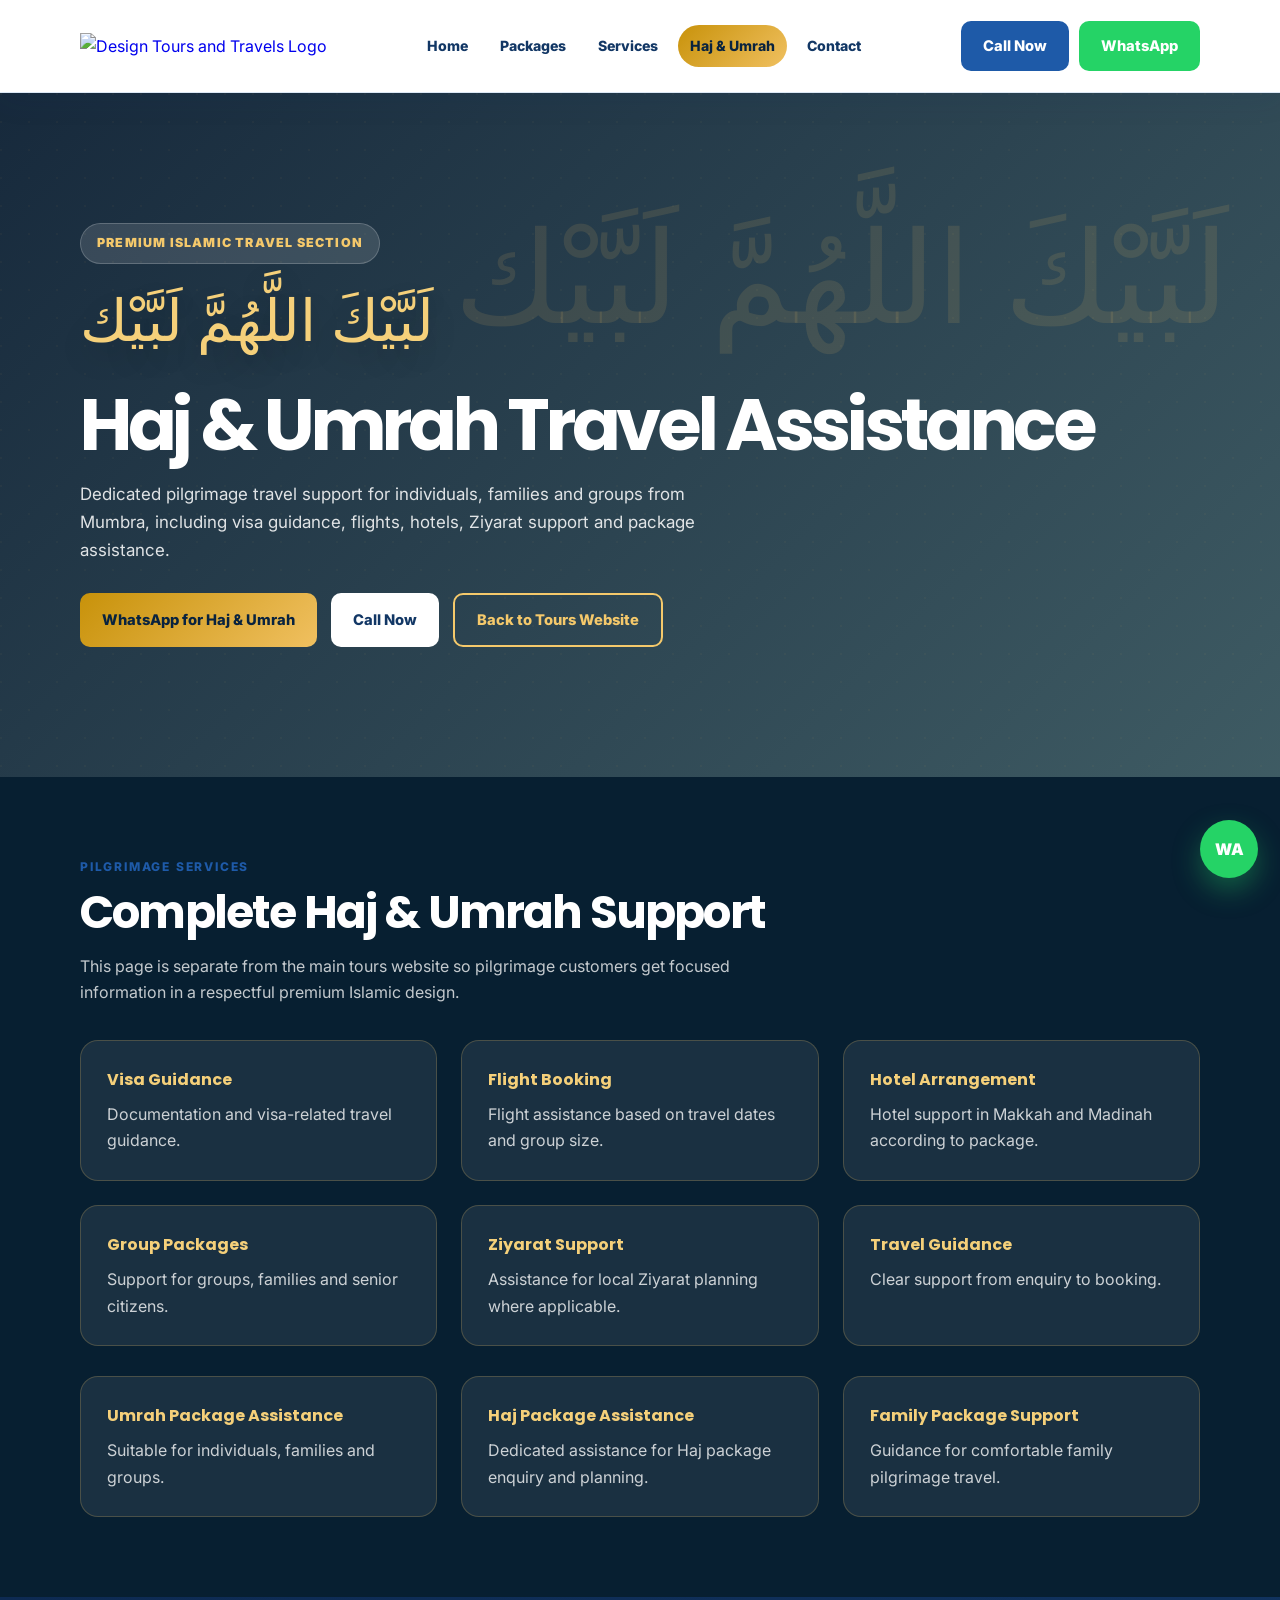
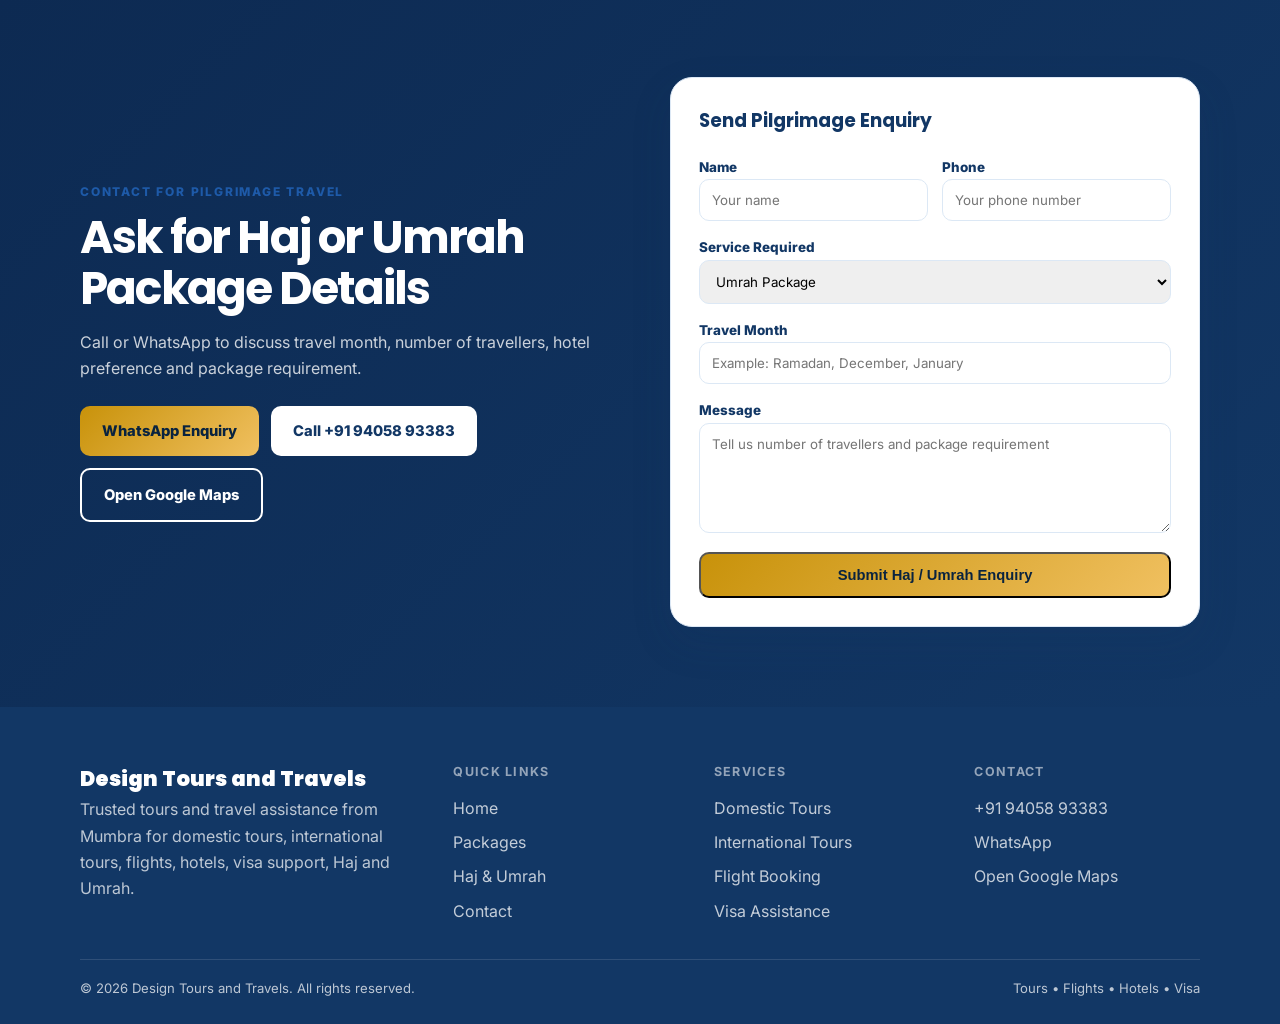
==== haj-umrah.html @ da25f69a "Add files via upload" ====
<!DOCTYPE html><html lang="en"><head><meta charset="utf-8"><meta name="viewport" content="width=device-width,initial-scale=1"><title>Haj & Umrah Packages | Design Tours and Travels Mumbra</title><meta name="description" content="Premium Haj and Umrah travel assistance from Design Tours and Travels, Mumbra."><link rel="preconnect" href="https://fonts.googleapis.com"><link href="https://fonts.googleapis.com/css2?family=Inter:wght@400;500;600;700;800&family=Poppins:wght@500;600;700;800&display=swap" rel="stylesheet"><style>
:root{--blue:#1e5aa8;--dark:#123765;--light:#eaf3ff;--pale:#f5f9ff;--gold:#c8920a;--text:#4a5568;--border:#dce8f5;--shadow:0 16px 40px rgba(18,55,101,.14);--font-h:Poppins,Arial,sans-serif;--font-b:Inter,Arial,sans-serif}*{box-sizing:border-box;margin:0;padding:0}html{scroll-behavior:smooth}body{font-family:var(--font-b);color:var(--text);line-height:1.65;background:#fff}a{text-decoration:none}.container{width:min(1120px,calc(100% - 32px));margin:auto}.section{padding:80px 0}.label{text-transform:uppercase;letter-spacing:1.8px;font-size:12px;font-weight:800;color:var(--blue);margin-bottom:10px}.title{font-family:var(--font-h);font-size:clamp(2rem,4vw,2.85rem);line-height:1.12;color:var(--dark);letter-spacing:-.04em;margin-bottom:15px}.sub{max-width:720px}.btn{display:inline-flex;align-items:center;justify-content:center;padding:13px 22px;border-radius:10px;font-weight:800;font-size:.92rem;transition:.22s ease}.btn-primary{background:var(--blue);color:#fff}.btn-primary:hover{background:var(--dark);transform:translateY(-2px)}.btn-gold{background:linear-gradient(135deg,#c8920a,#f0c060);color:#09233f}.btn-white{background:#fff;color:var(--dark)}.btn-outline{border:2px solid var(--blue);color:var(--blue)}.btn-wa{background:#25d366;color:white}.loader{position:fixed;inset:0;background:linear-gradient(135deg,#0d2a52,#1e5aa8);z-index:9999;display:grid;place-items:center;transition:.45s}.loader.hide{opacity:0;visibility:hidden;pointer-events:none}.loader-card{text-align:center;color:#fff;animation:pop .55s ease}.loader-logo{width:120px;height:120px;background:white;border-radius:26px;margin:0 auto 18px;display:grid;place-items:center;box-shadow:0 24px 60px rgba(0,0,0,.25);padding:12px}.loader-logo img{max-width:100%;max-height:100%;object-fit:contain}.loader-initial{font-family:var(--font-h);font-weight:900;font-size:2rem;color:var(--dark)}.loader-card h2{font-family:var(--font-h);font-size:1.45rem}.bar{width:210px;height:5px;background:rgba(255,255,255,.25);border-radius:50px;overflow:hidden;margin:18px auto}.bar span{display:block;width:100%;height:100%;background:var(--gold);transform-origin:left;animation:load 1.65s ease}@keyframes load{from{transform:scaleX(0)}to{transform:scaleX(1)}}@keyframes pop{from{opacity:0;transform:scale(.94) translateY(12px)}to{opacity:1;transform:none}}header{position:sticky;top:0;background:rgba(255,255,255,.96);backdrop-filter:blur(12px);z-index:1000;border-bottom:1px solid var(--border);box-shadow:0 8px 28px rgba(18,55,101,.08)}.head{min-height:92px;display:flex;align-items:center;justify-content:space-between;gap:16px}.brand img{height:90px;max-width:275px;object-fit:contain}.brand-initial{width:62px;height:62px;background:linear-gradient(135deg,var(--blue),#7cc4ff);display:grid;place-items:center;color:white;border-radius:17px;font-family:var(--font-h);font-weight:900}nav{display:flex;gap:8px;align-items:center}nav a{font-weight:800;color:var(--dark);font-size:.88rem;padding:9px 12px;border-radius:9px}nav a:hover,nav a.active{background:var(--light);color:var(--blue)}.gold-link{background:linear-gradient(135deg,#c8920a,#f0c060)!important;color:#09233f!important;border-radius:50px!important}.actions{display:flex;gap:10px}.hamb{display:none;background:transparent;border:0;padding:8px}.hamb span{display:block;width:25px;height:2px;background:var(--dark);margin:5px;border-radius:5px}.mobile{display:none}.mobile.hidden{display:none}.mobile a{display:block;padding:12px 0;border-bottom:1px solid var(--border);font-weight:800;color:var(--dark)}.hero{min-height:86vh;display:flex;align-items:center;color:#fff;background:linear-gradient(135deg,rgba(9,34,67,.94),rgba(30,90,168,.82)),url(https://images.unsplash.com/photo-1469854523086-cc02fe5d8800?w=1600&q=80&auto=format&fit=crop) center/cover}.hero-grid{display:grid;grid-template-columns:1.1fr .8fr;gap:46px;align-items:center}.hero h1,.haj-hero h1{font-family:var(--font-h);font-size:clamp(2.4rem,6vw,4.5rem);line-height:1.06;letter-spacing:-.06em;margin:18px 0}.hero h1 span{color:#f5c96b}.badge{display:inline-block;background:rgba(255,255,255,.13);border:1px solid rgba(255,255,255,.2);padding:9px 16px;border-radius:50px;color:#f5c96b;font-size:.78rem;text-transform:uppercase;font-weight:900;letter-spacing:1.2px}.hero p,.haj-hero p{color:rgba(255,255,255,.86);font-size:1.06rem;max-width:650px;margin-bottom:28px}.hero-buttons{display:flex;gap:14px;flex-wrap:wrap}.quick-card,.card,form,.contact-box{background:#fff;border:1px solid var(--border);box-shadow:var(--shadow);border-radius:22px;padding:28px}.quick-card h3,form h3{font-family:var(--font-h);color:var(--dark);margin-bottom:16px}.quick-card input,.quick-card select,input,select,textarea{width:100%;border:1px solid var(--border);border-radius:10px;padding:12px;margin-bottom:12px;font-family:var(--font-b)}.trust,.services,.contact{background:var(--pale)}.grid-4{display:grid;grid-template-columns:repeat(4,1fr);gap:22px}.grid-3{display:grid;grid-template-columns:repeat(3,1fr);gap:24px}.icon{width:54px;height:54px;background:var(--light);border-radius:15px;display:grid;place-items:center;margin-bottom:16px}.icon svg{width:27px;height:27px;stroke:var(--blue);fill:none;stroke-width:1.9;stroke-linecap:round;stroke-linejoin:round}.card{transition:.25s}.card:hover{transform:translateY(-6px);box-shadow:0 20px 50px rgba(18,55,101,.16)}.card h3{font-family:var(--font-h);color:var(--dark);font-size:1.08rem;margin-bottom:8px}.card a{color:var(--blue);font-weight:900}.packages-head{display:flex;justify-content:space-between;gap:24px;align-items:end;margin-bottom:26px}.note{background:var(--light);border-left:4px solid var(--blue);padding:14px;border-radius:12px;color:var(--dark);max-width:480px;font-size:.86rem}.filters{display:flex;gap:10px;flex-wrap:wrap;margin-bottom:28px}.filter{border:1px solid var(--border);background:#fff;border-radius:50px;padding:11px 18px;font-weight:900;color:var(--dark)}.filter.active,.filter:hover{background:var(--blue);color:#fff}.package{border:1px solid var(--border);border-radius:18px;overflow:hidden;box-shadow:0 10px 28px rgba(18,55,101,.08);transition:.25s}.package:hover{transform:translateY(-6px);box-shadow:var(--shadow)}.package.hide{display:none}.photo{height:200px;background-size:cover;background-position:center;position:relative}.chip{position:absolute;left:14px;bottom:12px;background:#fff;color:var(--dark);padding:7px 12px;border-radius:50px;font-weight:900;font-size:.72rem}.body{padding:20px}.body h3{font-family:var(--font-h);color:var(--dark)}.meta{color:var(--gold);font-weight:900;font-size:.78rem;text-transform:uppercase;margin:6px 0}.tags{display:flex;flex-wrap:wrap;gap:8px;margin:14px 0}.tags span{background:var(--light);color:var(--dark);font-weight:800;font-size:.76rem;padding:6px 10px;border-radius:50px}.about-grid,.contact-grid{display:grid;grid-template-columns:1fr 1fr;gap:60px;align-items:center}.about-img{min-height:390px;border-radius:24px;background:linear-gradient(135deg,rgba(30,90,168,.14),rgba(255,255,255,.1)),url(https://images.unsplash.com/photo-1521791136064-7986c2920216?w=1000&q=80&auto=format&fit=crop) center/cover;box-shadow:var(--shadow);position:relative}.about-note{position:absolute;right:22px;bottom:22px;background:#fff;border-radius:16px;padding:18px;box-shadow:var(--shadow);max-width:260px}.about-list{display:grid;gap:12px;margin-top:24px;color:var(--dark);font-weight:800}.form-row{display:grid;grid-template-columns:1fr 1fr;gap:14px}label{font-weight:800;color:var(--dark);font-size:.84rem}textarea{min-height:110px;resize:vertical}.success{display:none;background:#eaf8ed;color:#206b36;font-weight:800;padding:13px;border-radius:12px;text-align:center}.wa-float{position:fixed;right:22px;bottom:22px;width:58px;height:58px;border-radius:50%;background:#25d366;color:white;display:grid;place-items:center;font-weight:900;box-shadow:0 12px 28px rgba(37,211,102,.35);z-index:999}.mobile-cta{display:none}footer{background:var(--dark);color:rgba(255,255,255,.72);padding:55px 0 24px}.foot{display:grid;grid-template-columns:1.5fr 1fr 1fr 1fr;gap:35px;margin-bottom:35px}.foot-brand{font-family:var(--font-h);font-weight:900;color:#fff;font-size:1.3rem}footer h4{text-transform:uppercase;font-size:.78rem;color:rgba(255,255,255,.55);letter-spacing:1.3px;margin-bottom:12px}footer ul{list-style:none;display:grid;gap:8px}footer a{color:rgba(255,255,255,.75)}.bottom{border-top:1px solid rgba(255,255,255,.12);padding-top:18px;display:flex;justify-content:space-between;gap:14px;font-size:.82rem}.reveal{opacity:0;transform:translateY(28px);transition:.7s}.reveal.show{opacity:1;transform:none}.haj-hero{min-height:76vh;display:flex;align-items:center;color:#fff;background:linear-gradient(135deg,rgba(5,25,45,.93),rgba(20,55,65,.82)),url(https://images.unsplash.com/photo-1591604466107-ec97de577aff?w=1600&q=80&auto=format&fit=crop) center/cover;position:relative;overflow:hidden}.haj-hero:before{content:'لَبَّيْكَ اللَّهُمَّ لَبَّيْك';position:absolute;right:4%;top:12%;font-family:serif;font-size:clamp(3rem,10vw,8rem);color:rgba(240,192,96,.12);white-space:nowrap;animation:float 5s ease-in-out infinite}.pattern{position:absolute;inset:0;background-image:radial-gradient(circle at 1px 1px,rgba(240,192,96,.2) 1px,transparent 0);background-size:28px 28px;opacity:.18;animation:move 10s linear infinite}.haj-content{position:relative;z-index:2}.calligraphy{font-family:serif;color:#f5d07a;font-size:clamp(1.8rem,5vw,3.6rem);margin:10px 0;text-shadow:0 12px 30px rgba(0,0,0,.2);animation:up .9s}.islamic{background:#071f31;color:white}.islamic .title{color:white}.islamic .sub{color:rgba(255,255,255,.76)}.islamic-card{background:rgba(255,255,255,.08);border:1px solid rgba(240,192,96,.22);border-radius:18px;padding:26px;overflow:hidden;position:relative;transition:.25s}.islamic-card:after{content:'';position:absolute;inset:0;background:linear-gradient(110deg,transparent,rgba(255,255,255,.12),transparent);transform:translateX(-120%);transition:.7s}.islamic-card:hover{transform:translateY(-6px);border-color:rgba(240,192,96,.48)}.islamic-card:hover:after{transform:translateX(120%)}.islamic-card strong{display:block;font-family:var(--font-h);color:#f5d07a;margin-bottom:8px}.islamic-card span{color:rgba(255,255,255,.78)}.premium-contact{background:linear-gradient(135deg,#0d2a52,#123765);color:white}.premium-contact .title{color:white}.premium-contact .sub{color:rgba(255,255,255,.78)}@keyframes float{50%{transform:translateY(18px)}}@keyframes move{to{background-position:56px 56px}}@keyframes up{from{opacity:0;transform:translateY(18px)}to{opacity:1}}@media(max-width:980px){nav{display:none}.hamb{display:block}.mobile{display:block}.actions .btn-primary{display:none}.hero-grid,.about-grid,.contact-grid{grid-template-columns:1fr}.grid-4,.grid-3{grid-template-columns:repeat(2,1fr)}.foot{grid-template-columns:1fr 1fr}}@media(max-width:640px){.container{width:min(100% - 24px,1120px)}.section{padding:62px 0}.head{min-height:80px}.brand img{height:68px;max-width:210px}.hero,.haj-hero{min-height:auto;padding:72px 0}.hero h1,.haj-hero h1{font-size:2.25rem}.hero-buttons .btn{width:100%}.grid-4,.grid-3,.form-row,.foot{grid-template-columns:1fr}.packages-head{display:block}.note{margin-top:14px}.about-img{min-height:300px}.about-note{position:static;margin:210px 16px 16px}.contact-box,form{padding:22px}.wa-float{display:none}.mobile-cta{position:fixed;left:0;right:0;bottom:0;z-index:999;background:#fff;border-top:1px solid var(--border);display:grid;grid-template-columns:repeat(3,1fr);box-shadow:0 -10px 25px rgba(18,55,101,.1)}.mobile-cta a{text-align:center;padding:12px 6px;font-weight:900;color:var(--dark);font-size:.8rem}body{padding-bottom:52px}.haj-hero:before{right:-30%;top:8%;font-size:4rem}.bottom{flex-direction:column;text-align:center}}
</style></head><body><div class="loader" id="loader"><div class="loader-card"><div class="loader-logo"><img src="assets/logo.png" alt="Design Tours and Travels Logo"></div><h2>Design Tours and Travels</h2><p>Preparing your travel experience</p><div class="bar"><span></span></div></div></div><header><div class="container"><div class="head"><a class="brand" href="index.html"><img src="assets/logo.png" alt="Design Tours and Travels Logo"></a><nav><a class="" href="index.html#home">Home</a><a href="index.html#packages">Packages</a><a href="index.html#services">Services</a><a class="gold-link active" href="haj-umrah.html">Haj &amp; Umrah</a><a href="index.html#contact">Contact</a></nav><div class="actions"><a class="btn btn-primary" href="tel:+919405893383">Call Now</a><a class="btn btn-wa" target="_blank" href="https://wa.me/919405893383?text=Hello%2C%20I%20want%20to%20enquire%20about%20travel%20packages">WhatsApp</a><button class="hamb" id="hamb"><span></span><span></span><span></span></button></div></div><div class="mobile hidden" id="mobile"><a href="index.html#home">Home</a><a href="index.html#packages">Packages</a><a href="index.html#services">Services</a><a href="haj-umrah.html">Haj &amp; Umrah</a><a href="index.html#contact">Contact</a></div></div></header><main><section class="haj-hero"><div class="pattern"></div><div class="container"><div class="haj-content"><span class="badge">Premium Islamic Travel Section</span><div class="calligraphy">لَبَّيْكَ اللَّهُمَّ لَبَّيْك</div><h1>Haj & Umrah Travel Assistance</h1><p>Dedicated pilgrimage travel support for individuals, families and groups from Mumbra, including visa guidance, flights, hotels, Ziyarat support and package assistance.</p><div class="hero-buttons"><a class="btn btn-gold" target="_blank" href="https://wa.me/919405893383?text=Assalamualaikum%2C%20I%20want%20to%20enquire%20about%20Haj%20or%20Umrah%20package">WhatsApp for Haj & Umrah</a><a class="btn btn-white" href="tel:+919405893383">Call Now</a><a class="btn btn-outline" style="border-color:#f5c96b;color:#f5c96b" href="index.html">Back to Tours Website</a></div></div></div></section><section class="section islamic"><div class="container"><div class="label">Pilgrimage Services</div><h2 class="title">Complete Haj & Umrah Support</h2><p class="sub">This page is separate from the main tours website so pilgrimage customers get focused information in a respectful premium Islamic design.</p><div class="grid-3" style="margin-top:34px"><div class="islamic-card"><strong>Visa Guidance</strong><span>Documentation and visa-related travel guidance.</span></div><div class="islamic-card"><strong>Flight Booking</strong><span>Flight assistance based on travel dates and group size.</span></div><div class="islamic-card"><strong>Hotel Arrangement</strong><span>Hotel support in Makkah and Madinah according to package.</span></div><div class="islamic-card"><strong>Group Packages</strong><span>Support for groups, families and senior citizens.</span></div><div class="islamic-card"><strong>Ziyarat Support</strong><span>Assistance for local Ziyarat planning where applicable.</span></div><div class="islamic-card"><strong>Travel Guidance</strong><span>Clear support from enquiry to booking.</span></div></div><div class="grid-3" style="margin-top:30px"><div class="islamic-card"><strong>Umrah Package Assistance</strong><span>Suitable for individuals, families and groups.</span></div><div class="islamic-card"><strong>Haj Package Assistance</strong><span>Dedicated assistance for Haj package enquiry and planning.</span></div><div class="islamic-card"><strong>Family Package Support</strong><span>Guidance for comfortable family pilgrimage travel.</span></div></div></div></section><section class="section premium-contact"><div class="container"><div class="contact-grid"><div><div class="label">Contact for Pilgrimage Travel</div><h2 class="title">Ask for Haj or Umrah Package Details</h2><p class="sub">Call or WhatsApp to discuss travel month, number of travellers, hotel preference and package requirement.</p><div style="display:flex;gap:12px;flex-wrap:wrap;margin-top:24px"><a class="btn btn-gold" target="_blank" href="https://wa.me/919405893383?text=Assalamualaikum%2C%20I%20want%20details%20for%20Haj%20or%20Umrah%20package">WhatsApp Enquiry</a><a class="btn btn-white" href="tel:+919405893383">Call +91 94058 93383</a><a class="btn btn-outline" style="border-color:white;color:white" target="_blank" href="https://maps.app.goo.gl/i4uhce4Yjxx17tNGA?g_st=ac">Open Google Maps</a></div></div><form onsubmit="event.preventDefault();submitForm();"><h3>Send Pilgrimage Enquiry</h3><div class="form-row"><div><label>Name</label><input id="name" required placeholder="Your name"></div><div><label>Phone</label><input id="phone" required placeholder="Your phone number"></div></div><label>Service Required</label><select id="service"><option>Umrah Package</option><option>Haj Package</option><option>Family Umrah</option><option>Group Umrah</option></select><label>Travel Month</label><input id="dest" placeholder="Example: Ramadan, December, January"><label>Message</label><textarea id="msg" placeholder="Tell us number of travellers and package requirement"></textarea><button class="btn btn-gold" style="width:100%">Submit Haj / Umrah Enquiry</button><div class="success" id="success">Thank you. Opening WhatsApp with your enquiry.</div></form></div></div></section></main><a class="wa-float" target="_blank" href="https://wa.me/919405893383?text=Assalamualaikum%2C%20I%20want%20to%20enquire%20about%20Haj%20or%20Umrah%20package">WA</a><div class="mobile-cta"><a href="tel:+919405893383">Call</a><a href="index.html">Tours</a><a target="_blank" href="https://wa.me/919405893383?text=Assalamualaikum%2C%20I%20want%20to%20enquire%20about%20Haj%20or%20Umrah%20package">WhatsApp</a></div><footer><div class="container"><div class="foot"><div><div class="foot-brand">Design Tours and Travels</div><p>Trusted tours and travel assistance from Mumbra for domestic tours, international tours, flights, hotels, visa support, Haj and Umrah.</p></div><div><h4>Quick Links</h4><ul><li><a href="index.html#home">Home</a></li><li><a href="index.html#packages">Packages</a></li><li><a href="haj-umrah.html">Haj & Umrah</a></li><li><a href="index.html#contact">Contact</a></li></ul></div><div><h4>Services</h4><ul><li><a href="index.html#services">Domestic Tours</a></li><li><a href="index.html#services">International Tours</a></li><li><a href="index.html#services">Flight Booking</a></li><li><a href="index.html#services">Visa Assistance</a></li></ul></div><div><h4>Contact</h4><ul><li><a href="tel:+919405893383">+91 94058 93383</a></li><li><a target="_blank" href="https://wa.me/919405893383">WhatsApp</a></li><li><a target="_blank" href="https://maps.app.goo.gl/i4uhce4Yjxx17tNGA?g_st=ac">Open Google Maps</a></li></ul></div></div><div class="bottom"><span>© 2026 Design Tours and Travels. All rights reserved.</span><span>Tours • Flights • Hotels • Visa</span></div></div></footer><script>window.addEventListener('load',()=>setTimeout(()=>document.getElementById('loader')?.classList.add('hide'),1800));const h=document.getElementById('hamb'),m=document.getElementById('mobile');if(h&&m){h.onclick=()=>m.classList.toggle('hidden');m.querySelectorAll('a').forEach(a=>a.onclick=()=>m.classList.add('hidden'))}const r=new IntersectionObserver(es=>es.forEach(e=>{if(e.isIntersecting){e.target.classList.add('show');r.unobserve(e.target)}}),{threshold:.12});document.querySelectorAll('.card,.package,.quick-card,.contact-grid,.islamic-card').forEach(x=>{x.classList.add('reveal');r.observe(x)});document.querySelectorAll('.filter').forEach(b=>b.onclick=()=>{const f=b.dataset.filter;document.querySelectorAll('.filter').forEach(x=>x.classList.remove('active'));b.classList.add('active');document.querySelectorAll('.package').forEach(c=>c.classList.toggle('hide',!(f==='all'||c.dataset.category===f)))});function quick(){let d=document.getElementById('hero-destination')?.value||'Not decided',t=document.getElementById('hero-type')?.value||'Travel Package',n=document.getElementById('hero-travelers')?.value||'Not mentioned';window.open('https://wa.me/919405893383?text='+encodeURIComponent(`Hello, I want package details. Destination: ${d}, Type: ${t}, Travellers: ${n}`),'_blank')}function submitForm(){let name=document.getElementById('name')?.value||'',ph=document.getElementById('phone')?.value||'';if(!name||!ph){alert('Please fill in your name and phone number.');return}let s=document.getElementById('service')?.value||'Travel Package',d=document.getElementById('dest')?.value||'Not mentioned',msg=document.getElementById('msg')?.value||'';document.getElementById('success').style.display='block';window.open('https://wa.me/919405893383?text='+encodeURIComponent(`Hello, I want to enquire. Name: ${name}, Phone: ${ph}, Service: ${s}, Destination: ${d}, Message: ${msg}`),'_blank')}</script></body></html>
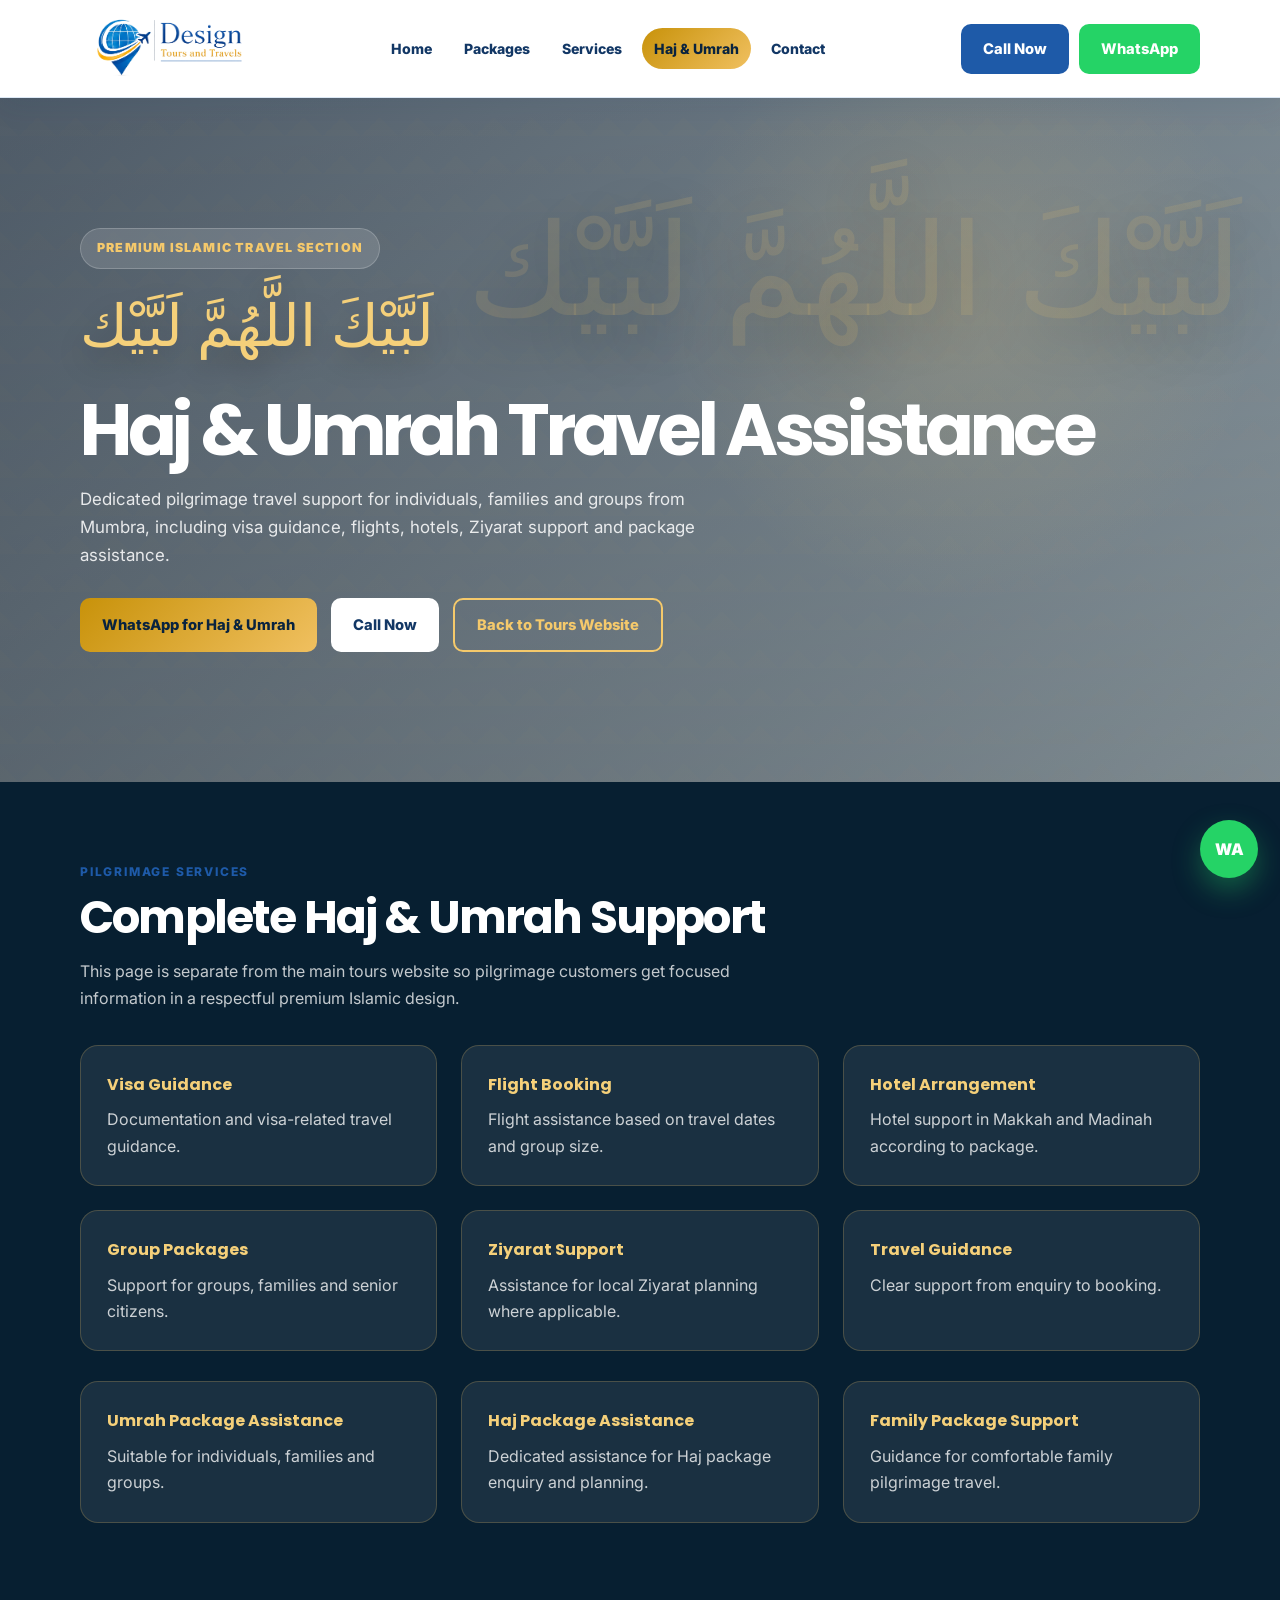
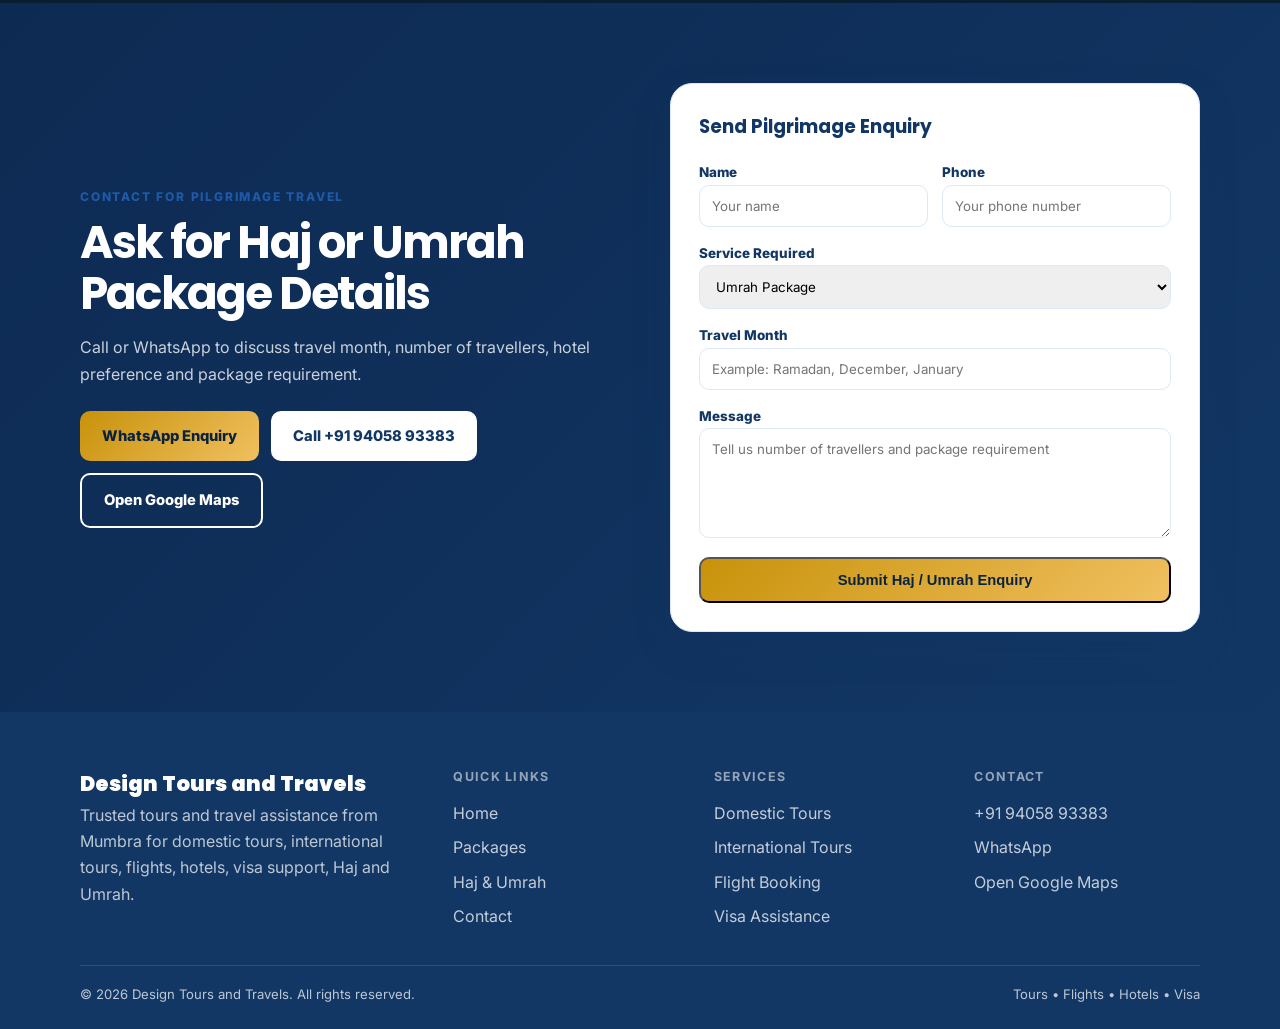
==== commit b52c787b: "Add files via upload" ====
--- a/haj-umrah.html
+++ b/haj-umrah.html
@@ -1,3 +1,10 @@
 <!DOCTYPE html><html lang="en"><head><meta charset="utf-8"><meta name="viewport" content="width=device-width,initial-scale=1"><title>Haj & Umrah Packages | Design Tours and Travels Mumbra</title><meta name="description" content="Premium Haj and Umrah travel assistance from Design Tours and Travels, Mumbra."><link rel="preconnect" href="https://fonts.googleapis.com"><link href="https://fonts.googleapis.com/css2?family=Inter:wght@400;500;600;700;800&family=Poppins:wght@500;600;700;800&display=swap" rel="stylesheet"><style>
-:root{--blue:#1e5aa8;--dark:#123765;--light:#eaf3ff;--pale:#f5f9ff;--gold:#c8920a;--text:#4a5568;--border:#dce8f5;--shadow:0 16px 40px rgba(18,55,101,.14);--font-h:Poppins,Arial,sans-serif;--font-b:Inter,Arial,sans-serif}*{box-sizing:border-box;margin:0;padding:0}html{scroll-behavior:smooth}body{font-family:var(--font-b);color:var(--text);line-height:1.65;background:#fff}a{text-decoration:none}.container{width:min(1120px,calc(100% - 32px));margin:auto}.section{padding:80px 0}.label{text-transform:uppercase;letter-spacing:1.8px;font-size:12px;font-weight:800;color:var(--blue);margin-bottom:10px}.title{font-family:var(--font-h);font-size:clamp(2rem,4vw,2.85rem);line-height:1.12;color:var(--dark);letter-spacing:-.04em;margin-bottom:15px}.sub{max-width:720px}.btn{display:inline-flex;align-items:center;justify-content:center;padding:13px 22px;border-radius:10px;font-weight:800;font-size:.92rem;transition:.22s ease}.btn-primary{background:var(--blue);color:#fff}.btn-primary:hover{background:var(--dark);transform:translateY(-2px)}.btn-gold{background:linear-gradient(135deg,#c8920a,#f0c060);color:#09233f}.btn-white{background:#fff;color:var(--dark)}.btn-outline{border:2px solid var(--blue);color:var(--blue)}.btn-wa{background:#25d366;color:white}.loader{position:fixed;inset:0;background:linear-gradient(135deg,#0d2a52,#1e5aa8);z-index:9999;display:grid;place-items:center;transition:.45s}.loader.hide{opacity:0;visibility:hidden;pointer-events:none}.loader-card{text-align:center;color:#fff;animation:pop .55s ease}.loader-logo{width:120px;height:120px;background:white;border-radius:26px;margin:0 auto 18px;display:grid;place-items:center;box-shadow:0 24px 60px rgba(0,0,0,.25);padding:12px}.loader-logo img{max-width:100%;max-height:100%;object-fit:contain}.loader-initial{font-family:var(--font-h);font-weight:900;font-size:2rem;color:var(--dark)}.loader-card h2{font-family:var(--font-h);font-size:1.45rem}.bar{width:210px;height:5px;background:rgba(255,255,255,.25);border-radius:50px;overflow:hidden;margin:18px auto}.bar span{display:block;width:100%;height:100%;background:var(--gold);transform-origin:left;animation:load 1.65s ease}@keyframes load{from{transform:scaleX(0)}to{transform:scaleX(1)}}@keyframes pop{from{opacity:0;transform:scale(.94) translateY(12px)}to{opacity:1;transform:none}}header{position:sticky;top:0;background:rgba(255,255,255,.96);backdrop-filter:blur(12px);z-index:1000;border-bottom:1px solid var(--border);box-shadow:0 8px 28px rgba(18,55,101,.08)}.head{min-height:92px;display:flex;align-items:center;justify-content:space-between;gap:16px}.brand img{height:90px;max-width:275px;object-fit:contain}.brand-initial{width:62px;height:62px;background:linear-gradient(135deg,var(--blue),#7cc4ff);display:grid;place-items:center;color:white;border-radius:17px;font-family:var(--font-h);font-weight:900}nav{display:flex;gap:8px;align-items:center}nav a{font-weight:800;color:var(--dark);font-size:.88rem;padding:9px 12px;border-radius:9px}nav a:hover,nav a.active{background:var(--light);color:var(--blue)}.gold-link{background:linear-gradient(135deg,#c8920a,#f0c060)!important;color:#09233f!important;border-radius:50px!important}.actions{display:flex;gap:10px}.hamb{display:none;background:transparent;border:0;padding:8px}.hamb span{display:block;width:25px;height:2px;background:var(--dark);margin:5px;border-radius:5px}.mobile{display:none}.mobile.hidden{display:none}.mobile a{display:block;padding:12px 0;border-bottom:1px solid var(--border);font-weight:800;color:var(--dark)}.hero{min-height:86vh;display:flex;align-items:center;color:#fff;background:linear-gradient(135deg,rgba(9,34,67,.94),rgba(30,90,168,.82)),url(https://images.unsplash.com/photo-1469854523086-cc02fe5d8800?w=1600&q=80&auto=format&fit=crop) center/cover}.hero-grid{display:grid;grid-template-columns:1.1fr .8fr;gap:46px;align-items:center}.hero h1,.haj-hero h1{font-family:var(--font-h);font-size:clamp(2.4rem,6vw,4.5rem);line-height:1.06;letter-spacing:-.06em;margin:18px 0}.hero h1 span{color:#f5c96b}.badge{display:inline-block;background:rgba(255,255,255,.13);border:1px solid rgba(255,255,255,.2);padding:9px 16px;border-radius:50px;color:#f5c96b;font-size:.78rem;text-transform:uppercase;font-weight:900;letter-spacing:1.2px}.hero p,.haj-hero p{color:rgba(255,255,255,.86);font-size:1.06rem;max-width:650px;margin-bottom:28px}.hero-buttons{display:flex;gap:14px;flex-wrap:wrap}.quick-card,.card,form,.contact-box{background:#fff;border:1px solid var(--border);box-shadow:var(--shadow);border-radius:22px;padding:28px}.quick-card h3,form h3{font-family:var(--font-h);color:var(--dark);margin-bottom:16px}.quick-card input,.quick-card select,input,select,textarea{width:100%;border:1px solid var(--border);border-radius:10px;padding:12px;margin-bottom:12px;font-family:var(--font-b)}.trust,.services,.contact{background:var(--pale)}.grid-4{display:grid;grid-template-columns:repeat(4,1fr);gap:22px}.grid-3{display:grid;grid-template-columns:repeat(3,1fr);gap:24px}.icon{width:54px;height:54px;background:var(--light);border-radius:15px;display:grid;place-items:center;margin-bottom:16px}.icon svg{width:27px;height:27px;stroke:var(--blue);fill:none;stroke-width:1.9;stroke-linecap:round;stroke-linejoin:round}.card{transition:.25s}.card:hover{transform:translateY(-6px);box-shadow:0 20px 50px rgba(18,55,101,.16)}.card h3{font-family:var(--font-h);color:var(--dark);font-size:1.08rem;margin-bottom:8px}.card a{color:var(--blue);font-weight:900}.packages-head{display:flex;justify-content:space-between;gap:24px;align-items:end;margin-bottom:26px}.note{background:var(--light);border-left:4px solid var(--blue);padding:14px;border-radius:12px;color:var(--dark);max-width:480px;font-size:.86rem}.filters{display:flex;gap:10px;flex-wrap:wrap;margin-bottom:28px}.filter{border:1px solid var(--border);background:#fff;border-radius:50px;padding:11px 18px;font-weight:900;color:var(--dark)}.filter.active,.filter:hover{background:var(--blue);color:#fff}.package{border:1px solid var(--border);border-radius:18px;overflow:hidden;box-shadow:0 10px 28px rgba(18,55,101,.08);transition:.25s}.package:hover{transform:translateY(-6px);box-shadow:var(--shadow)}.package.hide{display:none}.photo{height:200px;background-size:cover;background-position:center;position:relative}.chip{position:absolute;left:14px;bottom:12px;background:#fff;color:var(--dark);padding:7px 12px;border-radius:50px;font-weight:900;font-size:.72rem}.body{padding:20px}.body h3{font-family:var(--font-h);color:var(--dark)}.meta{color:var(--gold);font-weight:900;font-size:.78rem;text-transform:uppercase;margin:6px 0}.tags{display:flex;flex-wrap:wrap;gap:8px;margin:14px 0}.tags span{background:var(--light);color:var(--dark);font-weight:800;font-size:.76rem;padding:6px 10px;border-radius:50px}.about-grid,.contact-grid{display:grid;grid-template-columns:1fr 1fr;gap:60px;align-items:center}.about-img{min-height:390px;border-radius:24px;background:linear-gradient(135deg,rgba(30,90,168,.14),rgba(255,255,255,.1)),url(https://images.unsplash.com/photo-1521791136064-7986c2920216?w=1000&q=80&auto=format&fit=crop) center/cover;box-shadow:var(--shadow);position:relative}.about-note{position:absolute;right:22px;bottom:22px;background:#fff;border-radius:16px;padding:18px;box-shadow:var(--shadow);max-width:260px}.about-list{display:grid;gap:12px;margin-top:24px;color:var(--dark);font-weight:800}.form-row{display:grid;grid-template-columns:1fr 1fr;gap:14px}label{font-weight:800;color:var(--dark);font-size:.84rem}textarea{min-height:110px;resize:vertical}.success{display:none;background:#eaf8ed;color:#206b36;font-weight:800;padding:13px;border-radius:12px;text-align:center}.wa-float{position:fixed;right:22px;bottom:22px;width:58px;height:58px;border-radius:50%;background:#25d366;color:white;display:grid;place-items:center;font-weight:900;box-shadow:0 12px 28px rgba(37,211,102,.35);z-index:999}.mobile-cta{display:none}footer{background:var(--dark);color:rgba(255,255,255,.72);padding:55px 0 24px}.foot{display:grid;grid-template-columns:1.5fr 1fr 1fr 1fr;gap:35px;margin-bottom:35px}.foot-brand{font-family:var(--font-h);font-weight:900;color:#fff;font-size:1.3rem}footer h4{text-transform:uppercase;font-size:.78rem;color:rgba(255,255,255,.55);letter-spacing:1.3px;margin-bottom:12px}footer ul{list-style:none;display:grid;gap:8px}footer a{color:rgba(255,255,255,.75)}.bottom{border-top:1px solid rgba(255,255,255,.12);padding-top:18px;display:flex;justify-content:space-between;gap:14px;font-size:.82rem}.reveal{opacity:0;transform:translateY(28px);transition:.7s}.reveal.show{opacity:1;transform:none}.haj-hero{min-height:76vh;display:flex;align-items:center;color:#fff;background:linear-gradient(135deg,rgba(5,25,45,.93),rgba(20,55,65,.82)),url(https://images.unsplash.com/photo-1591604466107-ec97de577aff?w=1600&q=80&auto=format&fit=crop) center/cover;position:relative;overflow:hidden}.haj-hero:before{content:'لَبَّيْكَ اللَّهُمَّ لَبَّيْك';position:absolute;right:4%;top:12%;font-family:serif;font-size:clamp(3rem,10vw,8rem);color:rgba(240,192,96,.12);white-space:nowrap;animation:float 5s ease-in-out infinite}.pattern{position:absolute;inset:0;background-image:radial-gradient(circle at 1px 1px,rgba(240,192,96,.2) 1px,transparent 0);background-size:28px 28px;opacity:.18;animation:move 10s linear infinite}.haj-content{position:relative;z-index:2}.calligraphy{font-family:serif;color:#f5d07a;font-size:clamp(1.8rem,5vw,3.6rem);margin:10px 0;text-shadow:0 12px 30px rgba(0,0,0,.2);animation:up .9s}.islamic{background:#071f31;color:white}.islamic .title{color:white}.islamic .sub{color:rgba(255,255,255,.76)}.islamic-card{background:rgba(255,255,255,.08);border:1px solid rgba(240,192,96,.22);border-radius:18px;padding:26px;overflow:hidden;position:relative;transition:.25s}.islamic-card:after{content:'';position:absolute;inset:0;background:linear-gradient(110deg,transparent,rgba(255,255,255,.12),transparent);transform:translateX(-120%);transition:.7s}.islamic-card:hover{transform:translateY(-6px);border-color:rgba(240,192,96,.48)}.islamic-card:hover:after{transform:translateX(120%)}.islamic-card strong{display:block;font-family:var(--font-h);color:#f5d07a;margin-bottom:8px}.islamic-card span{color:rgba(255,255,255,.78)}.premium-contact{background:linear-gradient(135deg,#0d2a52,#123765);color:white}.premium-contact .title{color:white}.premium-contact .sub{color:rgba(255,255,255,.78)}@keyframes float{50%{transform:translateY(18px)}}@keyframes move{to{background-position:56px 56px}}@keyframes up{from{opacity:0;transform:translateY(18px)}to{opacity:1}}@media(max-width:980px){nav{display:none}.hamb{display:block}.mobile{display:block}.actions .btn-primary{display:none}.hero-grid,.about-grid,.contact-grid{grid-template-columns:1fr}.grid-4,.grid-3{grid-template-columns:repeat(2,1fr)}.foot{grid-template-columns:1fr 1fr}}@media(max-width:640px){.container{width:min(100% - 24px,1120px)}.section{padding:62px 0}.head{min-height:80px}.brand img{height:68px;max-width:210px}.hero,.haj-hero{min-height:auto;padding:72px 0}.hero h1,.haj-hero h1{font-size:2.25rem}.hero-buttons .btn{width:100%}.grid-4,.grid-3,.form-row,.foot{grid-template-columns:1fr}.packages-head{display:block}.note{margin-top:14px}.about-img{min-height:300px}.about-note{position:static;margin:210px 16px 16px}.contact-box,form{padding:22px}.wa-float{display:none}.mobile-cta{position:fixed;left:0;right:0;bottom:0;z-index:999;background:#fff;border-top:1px solid var(--border);display:grid;grid-template-columns:repeat(3,1fr);box-shadow:0 -10px 25px rgba(18,55,101,.1)}.mobile-cta a{text-align:center;padding:12px 6px;font-weight:900;color:var(--dark);font-size:.8rem}body{padding-bottom:52px}.haj-hero:before{right:-30%;top:8%;font-size:4rem}.bottom{flex-direction:column;text-align:center}}
+:root{--blue:#1e5aa8;--dark:#123765;--light:#eaf3ff;--pale:#f5f9ff;--gold:#c8920a;--text:#4a5568;--border:#dce8f5;--shadow:0 16px 40px rgba(18,55,101,.14);--font-h:Poppins,Arial,sans-serif;--font-b:Inter,Arial,sans-serif}*{box-sizing:border-box;margin:0;padding:0}html{scroll-behavior:smooth}body{font-family:var(--font-b);color:var(--text);line-height:1.65;background:#fff}a{text-decoration:none}.container{width:min(1120px,calc(100% - 32px));margin:auto}.section{padding:80px 0}.label{text-transform:uppercase;letter-spacing:1.8px;font-size:12px;font-weight:800;color:var(--blue);margin-bottom:10px}.title{font-family:var(--font-h);font-size:clamp(2rem,4vw,2.85rem);line-height:1.12;color:var(--dark);letter-spacing:-.04em;margin-bottom:15px}.sub{max-width:720px}.btn{display:inline-flex;align-items:center;justify-content:center;padding:13px 22px;border-radius:10px;font-weight:800;font-size:.92rem;transition:.22s ease}.btn-primary{background:var(--blue);color:#fff}.btn-primary:hover{background:var(--dark);transform:translateY(-2px)}.btn-gold{background:linear-gradient(135deg,#c8920a,#f0c060);color:#09233f}.btn-white{background:#fff;color:var(--dark)}.btn-outline{border:2px solid var(--blue);color:var(--blue)}.btn-wa{background:#25d366;color:white}.loader{position:fixed;inset:0;background:linear-gradient(135deg,#0d2a52,#1e5aa8);z-index:9999;display:grid;place-items:center;transition:.45s}.loader.hide{opacity:0;visibility:hidden;pointer-events:none}.loader-card{text-align:center;color:#fff;animation:pop .55s ease}.loader-logo{width:120px;height:120px;background:white;border-radius:26px;margin:0 auto 18px;display:grid;place-items:center;box-shadow:0 24px 60px rgba(0,0,0,.25);padding:12px}.loader-logo img{max-width:100%;max-height:100%;object-fit:contain}.loader-initial{font-family:var(--font-h);font-weight:900;font-size:2rem;color:var(--dark)}.loader-card h2{font-family:var(--font-h);font-size:1.45rem}.bar{width:210px;height:5px;background:rgba(255,255,255,.25);border-radius:50px;overflow:hidden;margin:18px auto}.bar span{display:block;width:100%;height:100%;background:var(--gold);transform-origin:left;animation:load 1.65s ease}@keyframes load{from{transform:scaleX(0)}to{transform:scaleX(1)}}@keyframes pop{from{opacity:0;transform:scale(.94) translateY(12px)}to{opacity:1;transform:none}}header{position:sticky;top:0;background:rgba(255,255,255,.96);backdrop-filter:blur(12px);z-index:1000;border-bottom:1px solid var(--border);box-shadow:0 8px 28px rgba(18,55,101,.08)}.head{min-height:92px;display:flex;align-items:center;justify-content:space-between;gap:16px}.brand img{height:90px;max-width:275px;object-fit:contain}.brand-initial{width:62px;height:62px;background:linear-gradient(135deg,var(--blue),#7cc4ff);display:grid;place-items:center;color:white;border-radius:17px;font-family:var(--font-h);font-weight:900}nav{display:flex;gap:8px;align-items:center}nav a{font-weight:800;color:var(--dark);font-size:.88rem;padding:9px 12px;border-radius:9px}nav a:hover,nav a.active{background:var(--light);color:var(--blue)}.gold-link{background:linear-gradient(135deg,#c8920a,#f0c060)!important;color:#09233f!important;border-radius:50px!important}.actions{display:flex;gap:10px}.hamb{display:none;background:transparent;border:0;padding:8px}.hamb span{display:block;width:25px;height:2px;background:var(--dark);margin:5px;border-radius:5px}.mobile{display:none}.mobile.hidden{display:none}.mobile a{display:block;padding:12px 0;border-bottom:1px solid var(--border);font-weight:800;color:var(--dark)}.hero{min-height:86vh;display:flex;align-items:center;color:#fff;background:linear-gradient(135deg,rgba(9,34,67,.94),rgba(30,90,168,.82)),url(https://images.unsplash.com/photo-1469854523086-cc02fe5d8800?w=1600&q=80&auto=format&fit=crop) center/cover}.hero-grid{display:grid;grid-template-columns:1.1fr .8fr;gap:46px;align-items:center}.hero h1,.haj-hero h1{font-family:var(--font-h);font-size:clamp(2.4rem,6vw,4.5rem);line-height:1.06;letter-spacing:-.06em;margin:18px 0}.hero h1 span{color:#f5c96b}.badge{display:inline-block;background:rgba(255,255,255,.13);border:1px solid rgba(255,255,255,.2);padding:9px 16px;border-radius:50px;color:#f5c96b;font-size:.78rem;text-transform:uppercase;font-weight:900;letter-spacing:1.2px}.hero p,.haj-hero p{color:rgba(255,255,255,.86);font-size:1.06rem;max-width:650px;margin-bottom:28px}.hero-buttons{display:flex;gap:14px;flex-wrap:wrap}.quick-card,.card,form,.contact-box{background:#fff;border:1px solid var(--border);box-shadow:var(--shadow);border-radius:22px;padding:28px}.quick-card h3,form h3{font-family:var(--font-h);color:var(--dark);margin-bottom:16px}.quick-card input,.quick-card select,input,select,textarea{width:100%;border:1px solid var(--border);border-radius:10px;padding:12px;margin-bottom:12px;font-family:var(--font-b)}.trust,.services,.contact{background:var(--pale)}.grid-4{display:grid;grid-template-columns:repeat(4,1fr);gap:22px}.grid-3{display:grid;grid-template-columns:repeat(3,1fr);gap:24px}.icon{width:54px;height:54px;background:var(--light);border-radius:15px;display:grid;place-items:center;margin-bottom:16px}.icon svg{width:27px;height:27px;stroke:var(--blue);fill:none;stroke-width:1.9;stroke-linecap:round;stroke-linejoin:round}.card{transition:.25s}.card:hover{transform:translateY(-6px);box-shadow:0 20px 50px rgba(18,55,101,.16)}.card h3{font-family:var(--font-h);color:var(--dark);font-size:1.08rem;margin-bottom:8px}.card a{color:var(--blue);font-weight:900}.packages-head{display:flex;justify-content:space-between;gap:24px;align-items:end;margin-bottom:26px}.note{background:var(--light);border-left:4px solid var(--blue);padding:14px;border-radius:12px;color:var(--dark);max-width:480px;font-size:.86rem}.filters{display:flex;gap:10px;flex-wrap:wrap;margin-bottom:28px}.filter{border:1px solid var(--border);background:#fff;border-radius:50px;padding:11px 18px;font-weight:900;color:var(--dark)}.filter.active,.filter:hover{background:var(--blue);color:#fff}.package{border:1px solid var(--border);border-radius:18px;overflow:hidden;box-shadow:0 10px 28px rgba(18,55,101,.08);transition:.25s}.package:hover{transform:translateY(-6px);box-shadow:var(--shadow)}.package.hide{display:none}.photo{height:200px;background-size:cover;background-position:center;position:relative}.chip{position:absolute;left:14px;bottom:12px;background:#fff;color:var(--dark);padding:7px 12px;border-radius:50px;font-weight:900;font-size:.72rem}.body{padding:20px}.body h3{font-family:var(--font-h);color:var(--dark)}.meta{color:var(--gold);font-weight:900;font-size:.78rem;text-transform:uppercase;margin:6px 0}.tags{display:flex;flex-wrap:wrap;gap:8px;margin:14px 0}.tags span{background:var(--light);color:var(--dark);font-weight:800;font-size:.76rem;padding:6px 10px;border-radius:50px}.about-grid,.contact-grid{display:grid;grid-template-columns:1fr 1fr;gap:60px;align-items:center}.about-img{min-height:390px;border-radius:24px;background:linear-gradient(135deg,rgba(30,90,168,.14),rgba(255,255,255,.1)),url(https://images.unsplash.com/photo-1521791136064-7986c2920216?w=1000&q=80&auto=format&fit=crop) center/cover;box-shadow:var(--shadow);position:relative}.about-note{position:absolute;right:22px;bottom:22px;background:#fff;border-radius:16px;padding:18px;box-shadow:var(--shadow);max-width:260px}.about-list{display:grid;gap:12px;margin-top:24px;color:var(--dark);font-weight:800}.form-row{display:grid;grid-template-columns:1fr 1fr;gap:14px}label{font-weight:800;color:var(--dark);font-size:.84rem}textarea{min-height:110px;resize:vertical}.success{display:none;background:#eaf8ed;color:#206b36;font-weight:800;padding:13px;border-radius:12px;text-align:center}.wa-float{position:fixed;right:22px;bottom:22px;width:58px;height:58px;border-radius:50%;background:#25d366;color:white;display:grid;place-items:center;font-weight:900;box-shadow:0 12px 28px rgba(37,211,102,.35);z-index:999}.mobile-cta{display:none}footer{background:var(--dark);color:rgba(255,255,255,.72);padding:55px 0 24px}.foot{display:grid;grid-template-columns:1.5fr 1fr 1fr 1fr;gap:35px;margin-bottom:35px}.foot-brand{font-family:var(--font-h);font-weight:900;color:#fff;font-size:1.3rem}footer h4{text-transform:uppercase;font-size:.78rem;color:rgba(255,255,255,.55);letter-spacing:1.3px;margin-bottom:12px}footer ul{list-style:none;display:grid;gap:8px}footer a{color:rgba(255,255,255,.75)}.bottom{border-top:1px solid rgba(255,255,255,.12);padding-top:18px;display:flex;justify-content:space-between;gap:14px;font-size:.82rem}.reveal{opacity:0;transform:translateY(28px);transition:.7s}.reveal.show{opacity:1;transform:none}.haj-hero{min-height:76vh;display:flex;align-items:center;color:#fff;background:linear-gradient(135deg,rgba(5,25,45,.68),rgba(12,48,66,.42)),url('assets/makkah-bg.jpg') center center/cover no-repeat;position:relative;overflow:hidden}.haj-hero:before{content:'لَبَّيْكَ اللَّهُمَّ لَبَّيْك';position:absolute;right:3%;top:10%;font-family:Georgia,serif;font-size:clamp(3rem,10vw,8rem);color:rgba(245,208,122,.16);white-space:nowrap;animation:calligraphyFloat 7s ease-in-out infinite;text-shadow:0 18px 55px rgba(0,0,0,.22)}.haj-hero:after{content:'';position:absolute;inset:0;background:radial-gradient(circle at 75% 30%,rgba(245,208,122,.18),transparent 28%),linear-gradient(180deg,rgba(0,0,0,.08),rgba(0,0,0,.18));pointer-events:none}.pattern{position:absolute;inset:0;background-image:linear-gradient(45deg,rgba(240,192,96,.08) 25%,transparent 25%),linear-gradient(-45deg,rgba(240,192,96,.08) 25%,transparent 25%);background-size:38px 38px;opacity:.22;animation:patternDrift 18s linear infinite}.haj-content{position:relative;z-index:2}.calligraphy{font-family:Georgia,serif;color:#f5d07a;font-size:clamp(1.8rem,5vw,3.6rem);margin:10px 0;text-shadow:0 12px 30px rgba(0,0,0,.28);animation:calligraphyReveal 1.1s ease both}.islamic{background:#071f31;color:white}.islamic .title{color:white}.islamic .sub{color:rgba(255,255,255,.76)}.islamic-card{background:rgba(255,255,255,.08);border:1px solid rgba(240,192,96,.22);border-radius:18px;padding:26px;overflow:hidden;position:relative;transition:.25s}.islamic-card:after{content:'';position:absolute;inset:0;background:linear-gradient(110deg,transparent,rgba(255,255,255,.12),transparent);transform:translateX(-120%);transition:.7s}.islamic-card:hover{transform:translateY(-6px);border-color:rgba(240,192,96,.48)}.islamic-card:hover:after{transform:translateX(120%)}.islamic-card strong{display:block;font-family:var(--font-h);color:#f5d07a;margin-bottom:8px}.islamic-card span{color:rgba(255,255,255,.78)}.premium-contact{background:linear-gradient(135deg,#0d2a52,#123765);color:white}.premium-contact .title{color:white}.premium-contact .sub{color:rgba(255,255,255,.78)}@keyframes calligraphyFloat{0%,100%{transform:translateY(0) scale(1);opacity:.9}50%{transform:translateY(16px) scale(1.02);opacity:1}}@keyframes patternDrift{to{background-position:76px 76px}}@keyframes calligraphyReveal{from{opacity:0;transform:translateY(22px);letter-spacing:3px}to{opacity:1;transform:translateY(0);letter-spacing:0}}
+.haj-content .badge,.haj-content h1,.haj-content .calligraphy,.haj-content p,.haj-content .hero-buttons{animation:premiumFadeUp .75s ease both}
+.haj-content h1{animation-delay:.08s}.haj-content .calligraphy{animation-delay:.16s}.haj-content p{animation-delay:.24s}.haj-content .hero-buttons{animation-delay:.32s}
+.islamic-card{animation:premiumFadeUp .75s ease both}
+.islamic-card:nth-child(2){animation-delay:.08s}.islamic-card:nth-child(3){animation-delay:.16s}.islamic-card:nth-child(4){animation-delay:.24s}.islamic-card:nth-child(5){animation-delay:.32s}.islamic-card:nth-child(6){animation-delay:.40s}
+@keyframes premiumFadeUp{from{opacity:0;transform:translateY(22px)}to{opacity:1;transform:translateY(0)}}
+@media(max-width:980px){nav{display:none}.hamb{display:block}.mobile{display:block}.actions .btn-primary{display:none}.hero-grid,.about-grid,.contact-grid{grid-template-columns:1fr}.grid-4,.grid-3{grid-template-columns:repeat(2,1fr)}.foot{grid-template-columns:1fr 1fr}}@media(max-width:640px){.container{width:min(100% - 24px,1120px)}.section{padding:62px 0}.head{min-height:80px}.brand img{height:68px;max-width:210px}.hero,.haj-hero{min-height:auto;padding:72px 0}.hero h1,.haj-hero h1{font-size:2.25rem}.hero-buttons .btn{width:100%}.grid-4,.grid-3,.form-row,.foot{grid-template-columns:1fr}.packages-head{display:block}.note{margin-top:14px}.about-img{min-height:300px}.about-note{position:static;margin:210px 16px 16px}.contact-box,form{padding:22px}.wa-float{display:none}.mobile-cta{position:fixed;left:0;right:0;bottom:0;z-index:999;background:#fff;border-top:1px solid var(--border);display:grid;grid-template-columns:repeat(3,1fr);box-shadow:0 -10px 25px rgba(18,55,101,.1)}.mobile-cta a{text-align:center;padding:12px 6px;font-weight:900;color:var(--dark);font-size:.8rem}body{padding-bottom:52px}.haj-hero:before{right:-45%;top:8%;font-size:4rem;opacity:.65}.bottom{flex-direction:column;text-align:center}}
+@media (prefers-reduced-motion: reduce){*,*::before,*::after{animation:none!important;transition:none!important}}
 </style></head><body><div class="loader" id="loader"><div class="loader-card"><div class="loader-logo"><img src="assets/logo.png" alt="Design Tours and Travels Logo"></div><h2>Design Tours and Travels</h2><p>Preparing your travel experience</p><div class="bar"><span></span></div></div></div><header><div class="container"><div class="head"><a class="brand" href="index.html"><img src="assets/logo.png" alt="Design Tours and Travels Logo"></a><nav><a class="" href="index.html#home">Home</a><a href="index.html#packages">Packages</a><a href="index.html#services">Services</a><a class="gold-link active" href="haj-umrah.html">Haj &amp; Umrah</a><a href="index.html#contact">Contact</a></nav><div class="actions"><a class="btn btn-primary" href="tel:+919405893383">Call Now</a><a class="btn btn-wa" target="_blank" href="https://wa.me/919405893383?text=Hello%2C%20I%20want%20to%20enquire%20about%20travel%20packages">WhatsApp</a><button class="hamb" id="hamb"><span></span><span></span><span></span></button></div></div><div class="mobile hidden" id="mobile"><a href="index.html#home">Home</a><a href="index.html#packages">Packages</a><a href="index.html#services">Services</a><a href="haj-umrah.html">Haj &amp; Umrah</a><a href="index.html#contact">Contact</a></div></div></header><main><section class="haj-hero"><div class="pattern"></div><div class="container"><div class="haj-content"><span class="badge">Premium Islamic Travel Section</span><div class="calligraphy">لَبَّيْكَ اللَّهُمَّ لَبَّيْك</div><h1>Haj & Umrah Travel Assistance</h1><p>Dedicated pilgrimage travel support for individuals, families and groups from Mumbra, including visa guidance, flights, hotels, Ziyarat support and package assistance.</p><div class="hero-buttons"><a class="btn btn-gold" target="_blank" href="https://wa.me/919405893383?text=Assalamualaikum%2C%20I%20want%20to%20enquire%20about%20Haj%20or%20Umrah%20package">WhatsApp for Haj & Umrah</a><a class="btn btn-white" href="tel:+919405893383">Call Now</a><a class="btn btn-outline" style="border-color:#f5c96b;color:#f5c96b" href="index.html">Back to Tours Website</a></div></div></div></section><section class="section islamic"><div class="container"><div class="label">Pilgrimage Services</div><h2 class="title">Complete Haj & Umrah Support</h2><p class="sub">This page is separate from the main tours website so pilgrimage customers get focused information in a respectful premium Islamic design.</p><div class="grid-3" style="margin-top:34px"><div class="islamic-card"><strong>Visa Guidance</strong><span>Documentation and visa-related travel guidance.</span></div><div class="islamic-card"><strong>Flight Booking</strong><span>Flight assistance based on travel dates and group size.</span></div><div class="islamic-card"><strong>Hotel Arrangement</strong><span>Hotel support in Makkah and Madinah according to package.</span></div><div class="islamic-card"><strong>Group Packages</strong><span>Support for groups, families and senior citizens.</span></div><div class="islamic-card"><strong>Ziyarat Support</strong><span>Assistance for local Ziyarat planning where applicable.</span></div><div class="islamic-card"><strong>Travel Guidance</strong><span>Clear support from enquiry to booking.</span></div></div><div class="grid-3" style="margin-top:30px"><div class="islamic-card"><strong>Umrah Package Assistance</strong><span>Suitable for individuals, families and groups.</span></div><div class="islamic-card"><strong>Haj Package Assistance</strong><span>Dedicated assistance for Haj package enquiry and planning.</span></div><div class="islamic-card"><strong>Family Package Support</strong><span>Guidance for comfortable family pilgrimage travel.</span></div></div></div></section><section class="section premium-contact"><div class="container"><div class="contact-grid"><div><div class="label">Contact for Pilgrimage Travel</div><h2 class="title">Ask for Haj or Umrah Package Details</h2><p class="sub">Call or WhatsApp to discuss travel month, number of travellers, hotel preference and package requirement.</p><div style="display:flex;gap:12px;flex-wrap:wrap;margin-top:24px"><a class="btn btn-gold" target="_blank" href="https://wa.me/919405893383?text=Assalamualaikum%2C%20I%20want%20details%20for%20Haj%20or%20Umrah%20package">WhatsApp Enquiry</a><a class="btn btn-white" href="tel:+919405893383">Call +91 94058 93383</a><a class="btn btn-outline" style="border-color:white;color:white" target="_blank" href="https://maps.app.goo.gl/i4uhce4Yjxx17tNGA?g_st=ac">Open Google Maps</a></div></div><form onsubmit="event.preventDefault();submitForm();"><h3>Send Pilgrimage Enquiry</h3><div class="form-row"><div><label>Name</label><input id="name" required placeholder="Your name"></div><div><label>Phone</label><input id="phone" required placeholder="Your phone number"></div></div><label>Service Required</label><select id="service"><option>Umrah Package</option><option>Haj Package</option><option>Family Umrah</option><option>Group Umrah</option></select><label>Travel Month</label><input id="dest" placeholder="Example: Ramadan, December, January"><label>Message</label><textarea id="msg" placeholder="Tell us number of travellers and package requirement"></textarea><button class="btn btn-gold" style="width:100%">Submit Haj / Umrah Enquiry</button><div class="success" id="success">Thank you. Opening WhatsApp with your enquiry.</div></form></div></div></section></main><a class="wa-float" target="_blank" href="https://wa.me/919405893383?text=Assalamualaikum%2C%20I%20want%20to%20enquire%20about%20Haj%20or%20Umrah%20package">WA</a><div class="mobile-cta"><a href="tel:+919405893383">Call</a><a href="index.html">Tours</a><a target="_blank" href="https://wa.me/919405893383?text=Assalamualaikum%2C%20I%20want%20to%20enquire%20about%20Haj%20or%20Umrah%20package">WhatsApp</a></div><footer><div class="container"><div class="foot"><div><div class="foot-brand">Design Tours and Travels</div><p>Trusted tours and travel assistance from Mumbra for domestic tours, international tours, flights, hotels, visa support, Haj and Umrah.</p></div><div><h4>Quick Links</h4><ul><li><a href="index.html#home">Home</a></li><li><a href="index.html#packages">Packages</a></li><li><a href="haj-umrah.html">Haj & Umrah</a></li><li><a href="index.html#contact">Contact</a></li></ul></div><div><h4>Services</h4><ul><li><a href="index.html#services">Domestic Tours</a></li><li><a href="index.html#services">International Tours</a></li><li><a href="index.html#services">Flight Booking</a></li><li><a href="index.html#services">Visa Assistance</a></li></ul></div><div><h4>Contact</h4><ul><li><a href="tel:+919405893383">+91 94058 93383</a></li><li><a target="_blank" href="https://wa.me/919405893383">WhatsApp</a></li><li><a target="_blank" href="https://maps.app.goo.gl/i4uhce4Yjxx17tNGA?g_st=ac">Open Google Maps</a></li></ul></div></div><div class="bottom"><span>© 2026 Design Tours and Travels. All rights reserved.</span><span>Tours • Flights • Hotels • Visa</span></div></div></footer><script>window.addEventListener('load',()=>setTimeout(()=>document.getElementById('loader')?.classList.add('hide'),1800));const h=document.getElementById('hamb'),m=document.getElementById('mobile');if(h&&m){h.onclick=()=>m.classList.toggle('hidden');m.querySelectorAll('a').forEach(a=>a.onclick=()=>m.classList.add('hidden'))}const r=new IntersectionObserver(es=>es.forEach(e=>{if(e.isIntersecting){e.target.classList.add('show');r.unobserve(e.target)}}),{threshold:.12});document.querySelectorAll('.card,.package,.quick-card,.contact-grid,.islamic-card').forEach(x=>{x.classList.add('reveal');r.observe(x)});document.querySelectorAll('.filter').forEach(b=>b.onclick=()=>{const f=b.dataset.filter;document.querySelectorAll('.filter').forEach(x=>x.classList.remove('active'));b.classList.add('active');document.querySelectorAll('.package').forEach(c=>c.classList.toggle('hide',!(f==='all'||c.dataset.category===f)))});function quick(){let d=document.getElementById('hero-destination')?.value||'Not decided',t=document.getElementById('hero-type')?.value||'Travel Package',n=document.getElementById('hero-travelers')?.value||'Not mentioned';window.open('https://wa.me/919405893383?text='+encodeURIComponent(`Hello, I want package details. Destination: ${d}, Type: ${t}, Travellers: ${n}`),'_blank')}function submitForm(){let name=document.getElementById('name')?.value||'',ph=document.getElementById('phone')?.value||'';if(!name||!ph){alert('Please fill in your name and phone number.');return}let s=document.getElementById('service')?.value||'Travel Package',d=document.getElementById('dest')?.value||'Not mentioned',msg=document.getElementById('msg')?.value||'';document.getElementById('success').style.display='block';window.open('https://wa.me/919405893383?text='+encodeURIComponent(`Hello, I want to enquire. Name: ${name}, Phone: ${ph}, Service: ${s}, Destination: ${d}, Message: ${msg}`),'_blank')}</script></body></html>
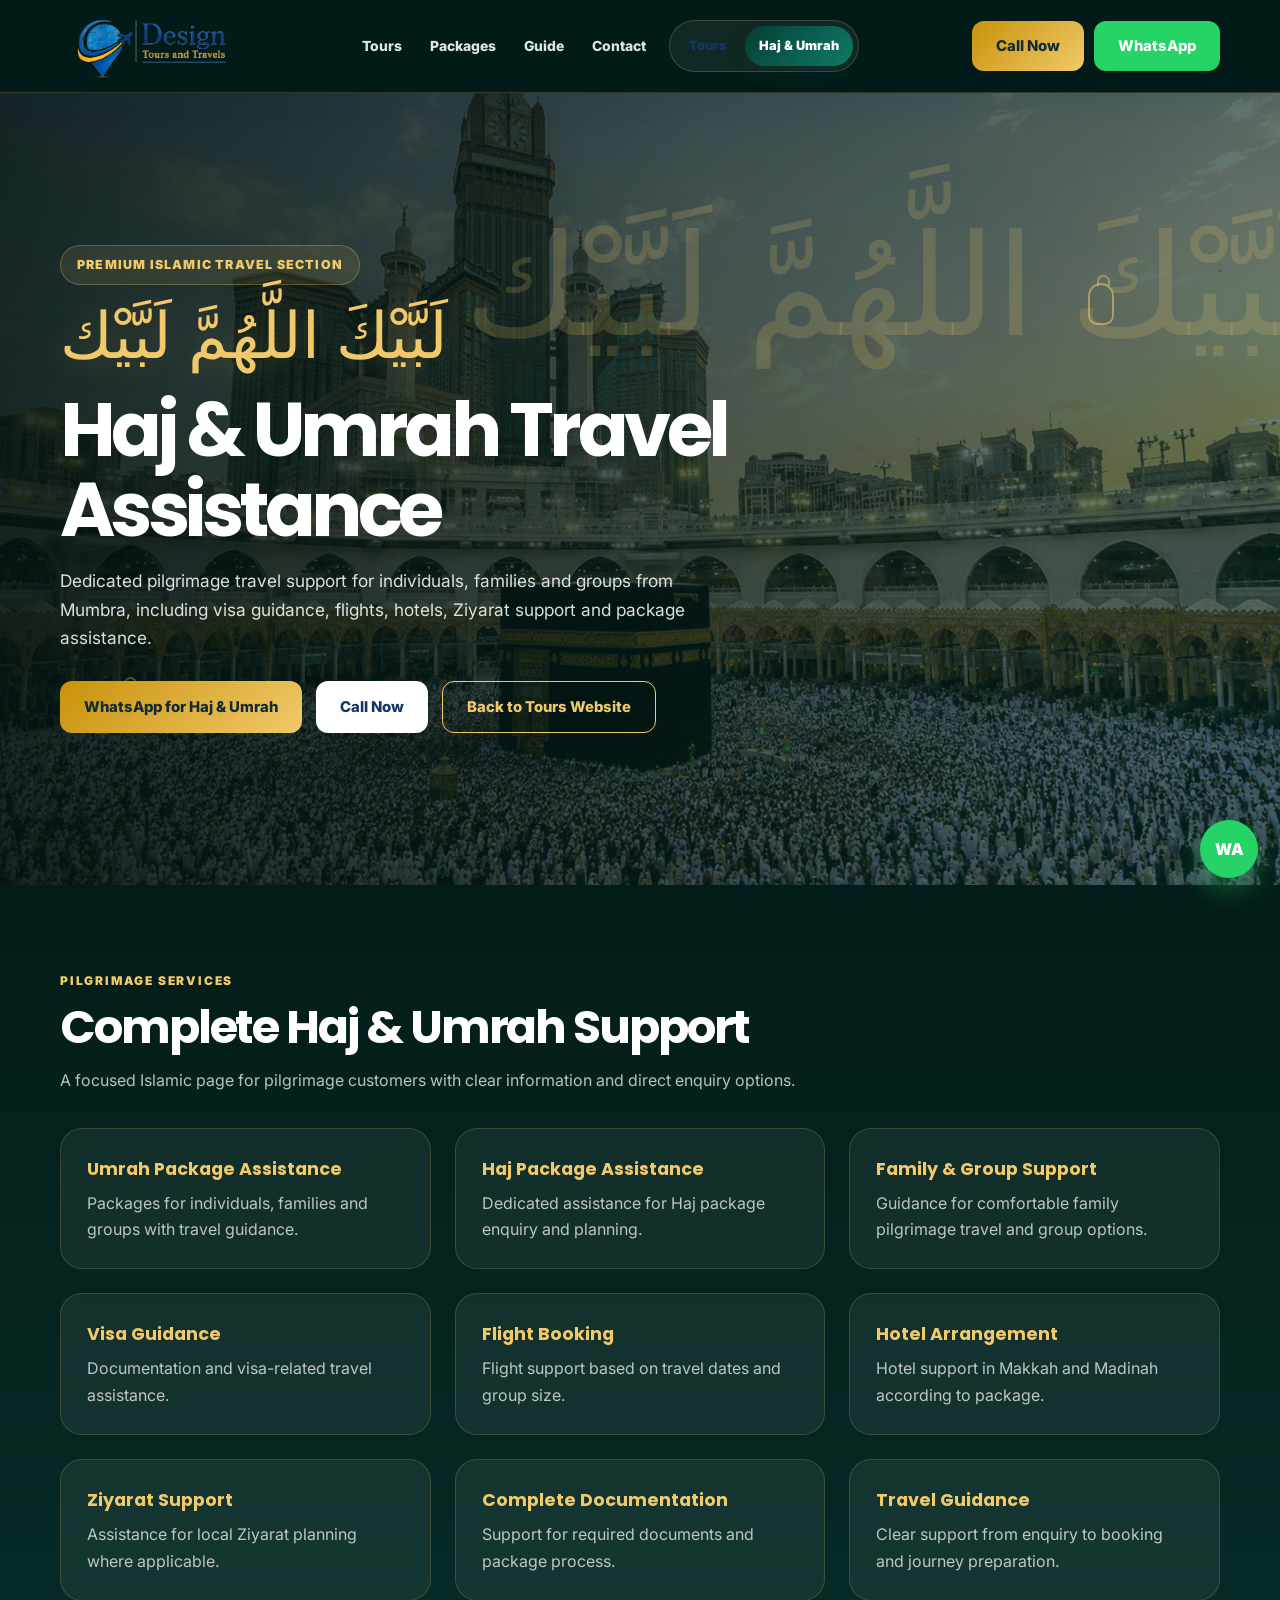
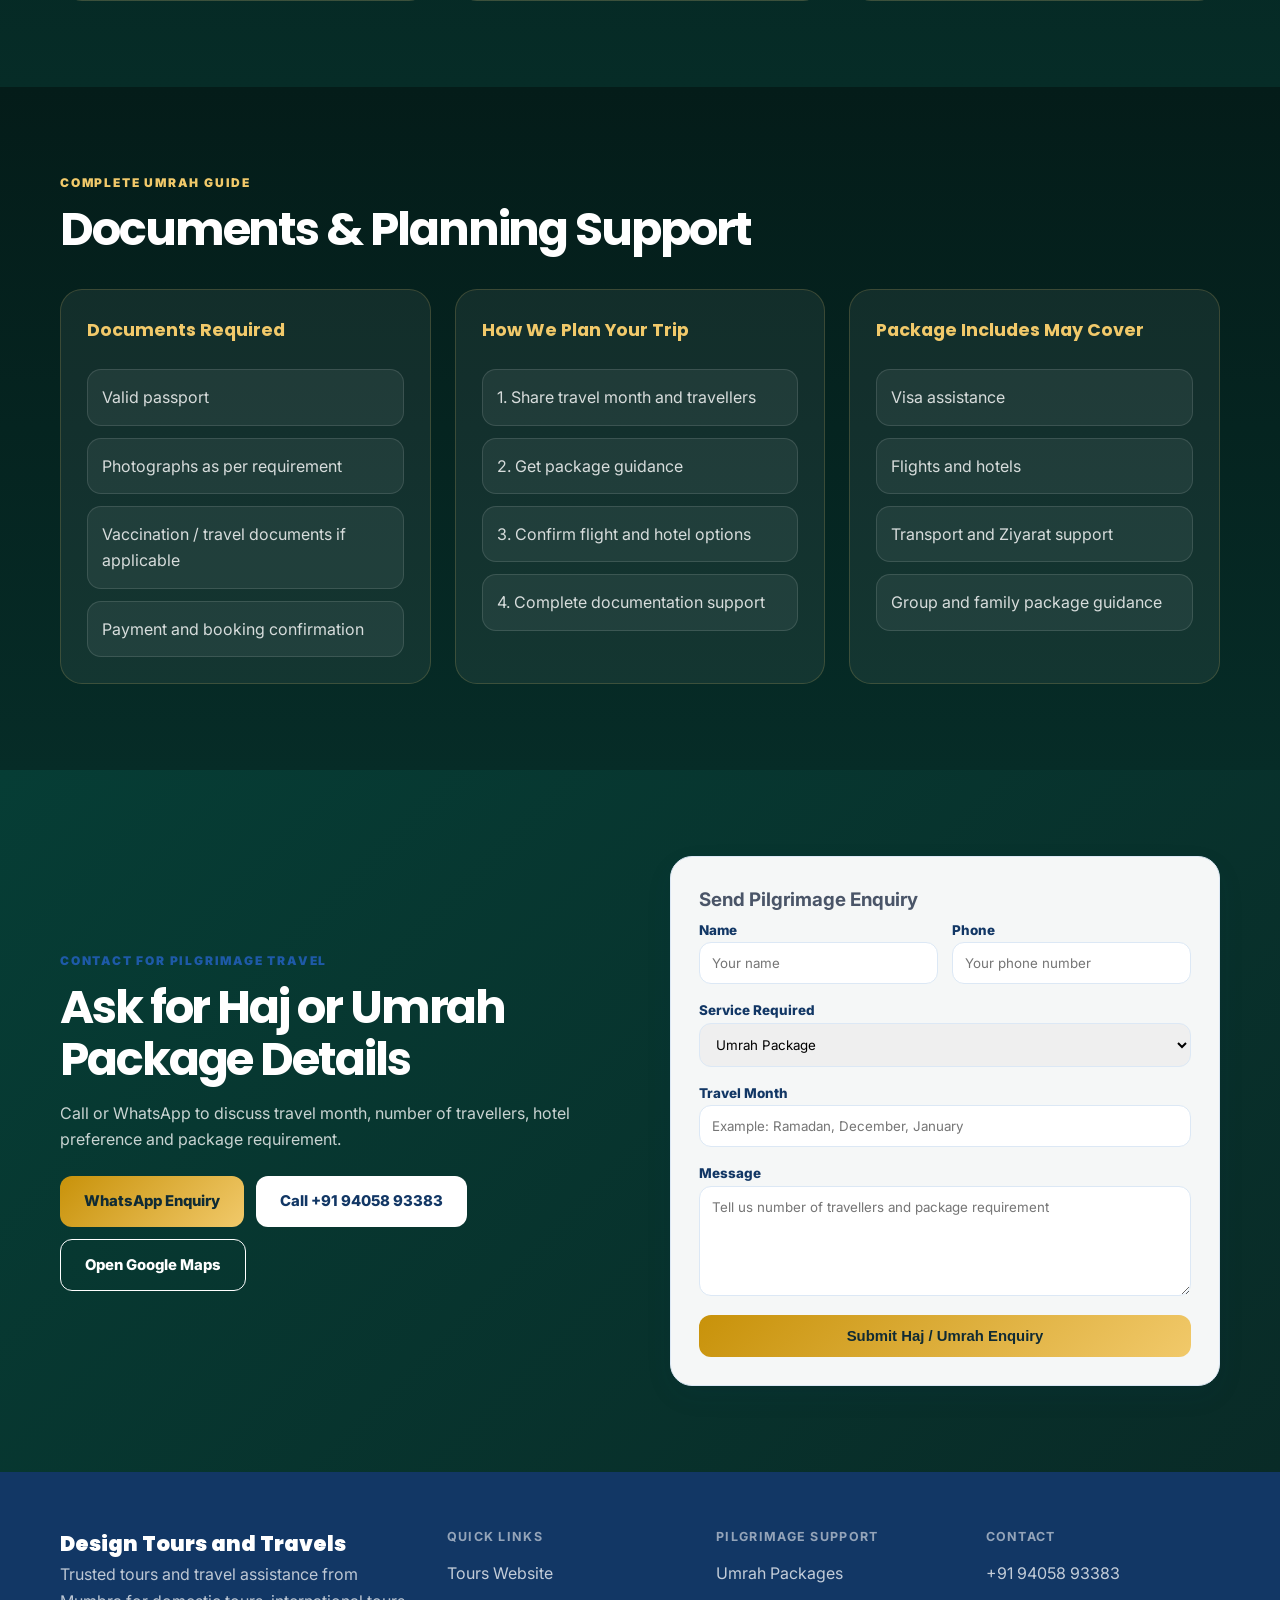
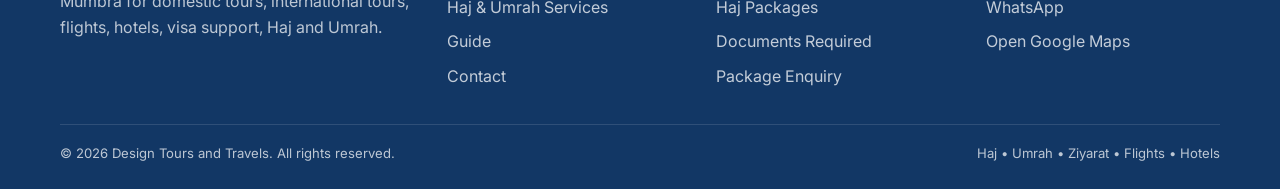
==== commit cbc6021d: "Add files via upload" ====
--- a/haj-umrah.html
+++ b/haj-umrah.html
@@ -1,10 +1,11 @@
-<!DOCTYPE html><html lang="en"><head><meta charset="utf-8"><meta name="viewport" content="width=device-width,initial-scale=1"><title>Haj & Umrah Packages | Design Tours and Travels Mumbra</title><meta name="description" content="Premium Haj and Umrah travel assistance from Design Tours and Travels, Mumbra."><link rel="preconnect" href="https://fonts.googleapis.com"><link href="https://fonts.googleapis.com/css2?family=Inter:wght@400;500;600;700;800&family=Poppins:wght@500;600;700;800&display=swap" rel="stylesheet"><style>
-:root{--blue:#1e5aa8;--dark:#123765;--light:#eaf3ff;--pale:#f5f9ff;--gold:#c8920a;--text:#4a5568;--border:#dce8f5;--shadow:0 16px 40px rgba(18,55,101,.14);--font-h:Poppins,Arial,sans-serif;--font-b:Inter,Arial,sans-serif}*{box-sizing:border-box;margin:0;padding:0}html{scroll-behavior:smooth}body{font-family:var(--font-b);color:var(--text);line-height:1.65;background:#fff}a{text-decoration:none}.container{width:min(1120px,calc(100% - 32px));margin:auto}.section{padding:80px 0}.label{text-transform:uppercase;letter-spacing:1.8px;font-size:12px;font-weight:800;color:var(--blue);margin-bottom:10px}.title{font-family:var(--font-h);font-size:clamp(2rem,4vw,2.85rem);line-height:1.12;color:var(--dark);letter-spacing:-.04em;margin-bottom:15px}.sub{max-width:720px}.btn{display:inline-flex;align-items:center;justify-content:center;padding:13px 22px;border-radius:10px;font-weight:800;font-size:.92rem;transition:.22s ease}.btn-primary{background:var(--blue);color:#fff}.btn-primary:hover{background:var(--dark);transform:translateY(-2px)}.btn-gold{background:linear-gradient(135deg,#c8920a,#f0c060);color:#09233f}.btn-white{background:#fff;color:var(--dark)}.btn-outline{border:2px solid var(--blue);color:var(--blue)}.btn-wa{background:#25d366;color:white}.loader{position:fixed;inset:0;background:linear-gradient(135deg,#0d2a52,#1e5aa8);z-index:9999;display:grid;place-items:center;transition:.45s}.loader.hide{opacity:0;visibility:hidden;pointer-events:none}.loader-card{text-align:center;color:#fff;animation:pop .55s ease}.loader-logo{width:120px;height:120px;background:white;border-radius:26px;margin:0 auto 18px;display:grid;place-items:center;box-shadow:0 24px 60px rgba(0,0,0,.25);padding:12px}.loader-logo img{max-width:100%;max-height:100%;object-fit:contain}.loader-initial{font-family:var(--font-h);font-weight:900;font-size:2rem;color:var(--dark)}.loader-card h2{font-family:var(--font-h);font-size:1.45rem}.bar{width:210px;height:5px;background:rgba(255,255,255,.25);border-radius:50px;overflow:hidden;margin:18px auto}.bar span{display:block;width:100%;height:100%;background:var(--gold);transform-origin:left;animation:load 1.65s ease}@keyframes load{from{transform:scaleX(0)}to{transform:scaleX(1)}}@keyframes pop{from{opacity:0;transform:scale(.94) translateY(12px)}to{opacity:1;transform:none}}header{position:sticky;top:0;background:rgba(255,255,255,.96);backdrop-filter:blur(12px);z-index:1000;border-bottom:1px solid var(--border);box-shadow:0 8px 28px rgba(18,55,101,.08)}.head{min-height:92px;display:flex;align-items:center;justify-content:space-between;gap:16px}.brand img{height:90px;max-width:275px;object-fit:contain}.brand-initial{width:62px;height:62px;background:linear-gradient(135deg,var(--blue),#7cc4ff);display:grid;place-items:center;color:white;border-radius:17px;font-family:var(--font-h);font-weight:900}nav{display:flex;gap:8px;align-items:center}nav a{font-weight:800;color:var(--dark);font-size:.88rem;padding:9px 12px;border-radius:9px}nav a:hover,nav a.active{background:var(--light);color:var(--blue)}.gold-link{background:linear-gradient(135deg,#c8920a,#f0c060)!important;color:#09233f!important;border-radius:50px!important}.actions{display:flex;gap:10px}.hamb{display:none;background:transparent;border:0;padding:8px}.hamb span{display:block;width:25px;height:2px;background:var(--dark);margin:5px;border-radius:5px}.mobile{display:none}.mobile.hidden{display:none}.mobile a{display:block;padding:12px 0;border-bottom:1px solid var(--border);font-weight:800;color:var(--dark)}.hero{min-height:86vh;display:flex;align-items:center;color:#fff;background:linear-gradient(135deg,rgba(9,34,67,.94),rgba(30,90,168,.82)),url(https://images.unsplash.com/photo-1469854523086-cc02fe5d8800?w=1600&q=80&auto=format&fit=crop) center/cover}.hero-grid{display:grid;grid-template-columns:1.1fr .8fr;gap:46px;align-items:center}.hero h1,.haj-hero h1{font-family:var(--font-h);font-size:clamp(2.4rem,6vw,4.5rem);line-height:1.06;letter-spacing:-.06em;margin:18px 0}.hero h1 span{color:#f5c96b}.badge{display:inline-block;background:rgba(255,255,255,.13);border:1px solid rgba(255,255,255,.2);padding:9px 16px;border-radius:50px;color:#f5c96b;font-size:.78rem;text-transform:uppercase;font-weight:900;letter-spacing:1.2px}.hero p,.haj-hero p{color:rgba(255,255,255,.86);font-size:1.06rem;max-width:650px;margin-bottom:28px}.hero-buttons{display:flex;gap:14px;flex-wrap:wrap}.quick-card,.card,form,.contact-box{background:#fff;border:1px solid var(--border);box-shadow:var(--shadow);border-radius:22px;padding:28px}.quick-card h3,form h3{font-family:var(--font-h);color:var(--dark);margin-bottom:16px}.quick-card input,.quick-card select,input,select,textarea{width:100%;border:1px solid var(--border);border-radius:10px;padding:12px;margin-bottom:12px;font-family:var(--font-b)}.trust,.services,.contact{background:var(--pale)}.grid-4{display:grid;grid-template-columns:repeat(4,1fr);gap:22px}.grid-3{display:grid;grid-template-columns:repeat(3,1fr);gap:24px}.icon{width:54px;height:54px;background:var(--light);border-radius:15px;display:grid;place-items:center;margin-bottom:16px}.icon svg{width:27px;height:27px;stroke:var(--blue);fill:none;stroke-width:1.9;stroke-linecap:round;stroke-linejoin:round}.card{transition:.25s}.card:hover{transform:translateY(-6px);box-shadow:0 20px 50px rgba(18,55,101,.16)}.card h3{font-family:var(--font-h);color:var(--dark);font-size:1.08rem;margin-bottom:8px}.card a{color:var(--blue);font-weight:900}.packages-head{display:flex;justify-content:space-between;gap:24px;align-items:end;margin-bottom:26px}.note{background:var(--light);border-left:4px solid var(--blue);padding:14px;border-radius:12px;color:var(--dark);max-width:480px;font-size:.86rem}.filters{display:flex;gap:10px;flex-wrap:wrap;margin-bottom:28px}.filter{border:1px solid var(--border);background:#fff;border-radius:50px;padding:11px 18px;font-weight:900;color:var(--dark)}.filter.active,.filter:hover{background:var(--blue);color:#fff}.package{border:1px solid var(--border);border-radius:18px;overflow:hidden;box-shadow:0 10px 28px rgba(18,55,101,.08);transition:.25s}.package:hover{transform:translateY(-6px);box-shadow:var(--shadow)}.package.hide{display:none}.photo{height:200px;background-size:cover;background-position:center;position:relative}.chip{position:absolute;left:14px;bottom:12px;background:#fff;color:var(--dark);padding:7px 12px;border-radius:50px;font-weight:900;font-size:.72rem}.body{padding:20px}.body h3{font-family:var(--font-h);color:var(--dark)}.meta{color:var(--gold);font-weight:900;font-size:.78rem;text-transform:uppercase;margin:6px 0}.tags{display:flex;flex-wrap:wrap;gap:8px;margin:14px 0}.tags span{background:var(--light);color:var(--dark);font-weight:800;font-size:.76rem;padding:6px 10px;border-radius:50px}.about-grid,.contact-grid{display:grid;grid-template-columns:1fr 1fr;gap:60px;align-items:center}.about-img{min-height:390px;border-radius:24px;background:linear-gradient(135deg,rgba(30,90,168,.14),rgba(255,255,255,.1)),url(https://images.unsplash.com/photo-1521791136064-7986c2920216?w=1000&q=80&auto=format&fit=crop) center/cover;box-shadow:var(--shadow);position:relative}.about-note{position:absolute;right:22px;bottom:22px;background:#fff;border-radius:16px;padding:18px;box-shadow:var(--shadow);max-width:260px}.about-list{display:grid;gap:12px;margin-top:24px;color:var(--dark);font-weight:800}.form-row{display:grid;grid-template-columns:1fr 1fr;gap:14px}label{font-weight:800;color:var(--dark);font-size:.84rem}textarea{min-height:110px;resize:vertical}.success{display:none;background:#eaf8ed;color:#206b36;font-weight:800;padding:13px;border-radius:12px;text-align:center}.wa-float{position:fixed;right:22px;bottom:22px;width:58px;height:58px;border-radius:50%;background:#25d366;color:white;display:grid;place-items:center;font-weight:900;box-shadow:0 12px 28px rgba(37,211,102,.35);z-index:999}.mobile-cta{display:none}footer{background:var(--dark);color:rgba(255,255,255,.72);padding:55px 0 24px}.foot{display:grid;grid-template-columns:1.5fr 1fr 1fr 1fr;gap:35px;margin-bottom:35px}.foot-brand{font-family:var(--font-h);font-weight:900;color:#fff;font-size:1.3rem}footer h4{text-transform:uppercase;font-size:.78rem;color:rgba(255,255,255,.55);letter-spacing:1.3px;margin-bottom:12px}footer ul{list-style:none;display:grid;gap:8px}footer a{color:rgba(255,255,255,.75)}.bottom{border-top:1px solid rgba(255,255,255,.12);padding-top:18px;display:flex;justify-content:space-between;gap:14px;font-size:.82rem}.reveal{opacity:0;transform:translateY(28px);transition:.7s}.reveal.show{opacity:1;transform:none}.haj-hero{min-height:76vh;display:flex;align-items:center;color:#fff;background:linear-gradient(135deg,rgba(5,25,45,.68),rgba(12,48,66,.42)),url('assets/makkah-bg.jpg') center center/cover no-repeat;position:relative;overflow:hidden}.haj-hero:before{content:'لَبَّيْكَ اللَّهُمَّ لَبَّيْك';position:absolute;right:3%;top:10%;font-family:Georgia,serif;font-size:clamp(3rem,10vw,8rem);color:rgba(245,208,122,.16);white-space:nowrap;animation:calligraphyFloat 7s ease-in-out infinite;text-shadow:0 18px 55px rgba(0,0,0,.22)}.haj-hero:after{content:'';position:absolute;inset:0;background:radial-gradient(circle at 75% 30%,rgba(245,208,122,.18),transparent 28%),linear-gradient(180deg,rgba(0,0,0,.08),rgba(0,0,0,.18));pointer-events:none}.pattern{position:absolute;inset:0;background-image:linear-gradient(45deg,rgba(240,192,96,.08) 25%,transparent 25%),linear-gradient(-45deg,rgba(240,192,96,.08) 25%,transparent 25%);background-size:38px 38px;opacity:.22;animation:patternDrift 18s linear infinite}.haj-content{position:relative;z-index:2}.calligraphy{font-family:Georgia,serif;color:#f5d07a;font-size:clamp(1.8rem,5vw,3.6rem);margin:10px 0;text-shadow:0 12px 30px rgba(0,0,0,.28);animation:calligraphyReveal 1.1s ease both}.islamic{background:#071f31;color:white}.islamic .title{color:white}.islamic .sub{color:rgba(255,255,255,.76)}.islamic-card{background:rgba(255,255,255,.08);border:1px solid rgba(240,192,96,.22);border-radius:18px;padding:26px;overflow:hidden;position:relative;transition:.25s}.islamic-card:after{content:'';position:absolute;inset:0;background:linear-gradient(110deg,transparent,rgba(255,255,255,.12),transparent);transform:translateX(-120%);transition:.7s}.islamic-card:hover{transform:translateY(-6px);border-color:rgba(240,192,96,.48)}.islamic-card:hover:after{transform:translateX(120%)}.islamic-card strong{display:block;font-family:var(--font-h);color:#f5d07a;margin-bottom:8px}.islamic-card span{color:rgba(255,255,255,.78)}.premium-contact{background:linear-gradient(135deg,#0d2a52,#123765);color:white}.premium-contact .title{color:white}.premium-contact .sub{color:rgba(255,255,255,.78)}@keyframes calligraphyFloat{0%,100%{transform:translateY(0) scale(1);opacity:.9}50%{transform:translateY(16px) scale(1.02);opacity:1}}@keyframes patternDrift{to{background-position:76px 76px}}@keyframes calligraphyReveal{from{opacity:0;transform:translateY(22px);letter-spacing:3px}to{opacity:1;transform:translateY(0);letter-spacing:0}}
-.haj-content .badge,.haj-content h1,.haj-content .calligraphy,.haj-content p,.haj-content .hero-buttons{animation:premiumFadeUp .75s ease both}
-.haj-content h1{animation-delay:.08s}.haj-content .calligraphy{animation-delay:.16s}.haj-content p{animation-delay:.24s}.haj-content .hero-buttons{animation-delay:.32s}
-.islamic-card{animation:premiumFadeUp .75s ease both}
-.islamic-card:nth-child(2){animation-delay:.08s}.islamic-card:nth-child(3){animation-delay:.16s}.islamic-card:nth-child(4){animation-delay:.24s}.islamic-card:nth-child(5){animation-delay:.32s}.islamic-card:nth-child(6){animation-delay:.40s}
-@keyframes premiumFadeUp{from{opacity:0;transform:translateY(22px)}to{opacity:1;transform:translateY(0)}}
-@media(max-width:980px){nav{display:none}.hamb{display:block}.mobile{display:block}.actions .btn-primary{display:none}.hero-grid,.about-grid,.contact-grid{grid-template-columns:1fr}.grid-4,.grid-3{grid-template-columns:repeat(2,1fr)}.foot{grid-template-columns:1fr 1fr}}@media(max-width:640px){.container{width:min(100% - 24px,1120px)}.section{padding:62px 0}.head{min-height:80px}.brand img{height:68px;max-width:210px}.hero,.haj-hero{min-height:auto;padding:72px 0}.hero h1,.haj-hero h1{font-size:2.25rem}.hero-buttons .btn{width:100%}.grid-4,.grid-3,.form-row,.foot{grid-template-columns:1fr}.packages-head{display:block}.note{margin-top:14px}.about-img{min-height:300px}.about-note{position:static;margin:210px 16px 16px}.contact-box,form{padding:22px}.wa-float{display:none}.mobile-cta{position:fixed;left:0;right:0;bottom:0;z-index:999;background:#fff;border-top:1px solid var(--border);display:grid;grid-template-columns:repeat(3,1fr);box-shadow:0 -10px 25px rgba(18,55,101,.1)}.mobile-cta a{text-align:center;padding:12px 6px;font-weight:900;color:var(--dark);font-size:.8rem}body{padding-bottom:52px}.haj-hero:before{right:-45%;top:8%;font-size:4rem;opacity:.65}.bottom{flex-direction:column;text-align:center}}
-@media (prefers-reduced-motion: reduce){*,*::before,*::after{animation:none!important;transition:none!important}}
-</style></head><body><div class="loader" id="loader"><div class="loader-card"><div class="loader-logo"><img src="assets/logo.png" alt="Design Tours and Travels Logo"></div><h2>Design Tours and Travels</h2><p>Preparing your travel experience</p><div class="bar"><span></span></div></div></div><header><div class="container"><div class="head"><a class="brand" href="index.html"><img src="assets/logo.png" alt="Design Tours and Travels Logo"></a><nav><a class="" href="index.html#home">Home</a><a href="index.html#packages">Packages</a><a href="index.html#services">Services</a><a class="gold-link active" href="haj-umrah.html">Haj &amp; Umrah</a><a href="index.html#contact">Contact</a></nav><div class="actions"><a class="btn btn-primary" href="tel:+919405893383">Call Now</a><a class="btn btn-wa" target="_blank" href="https://wa.me/919405893383?text=Hello%2C%20I%20want%20to%20enquire%20about%20travel%20packages">WhatsApp</a><button class="hamb" id="hamb"><span></span><span></span><span></span></button></div></div><div class="mobile hidden" id="mobile"><a href="index.html#home">Home</a><a href="index.html#packages">Packages</a><a href="index.html#services">Services</a><a href="haj-umrah.html">Haj &amp; Umrah</a><a href="index.html#contact">Contact</a></div></div></header><main><section class="haj-hero"><div class="pattern"></div><div class="container"><div class="haj-content"><span class="badge">Premium Islamic Travel Section</span><div class="calligraphy">لَبَّيْكَ اللَّهُمَّ لَبَّيْك</div><h1>Haj & Umrah Travel Assistance</h1><p>Dedicated pilgrimage travel support for individuals, families and groups from Mumbra, including visa guidance, flights, hotels, Ziyarat support and package assistance.</p><div class="hero-buttons"><a class="btn btn-gold" target="_blank" href="https://wa.me/919405893383?text=Assalamualaikum%2C%20I%20want%20to%20enquire%20about%20Haj%20or%20Umrah%20package">WhatsApp for Haj & Umrah</a><a class="btn btn-white" href="tel:+919405893383">Call Now</a><a class="btn btn-outline" style="border-color:#f5c96b;color:#f5c96b" href="index.html">Back to Tours Website</a></div></div></div></section><section class="section islamic"><div class="container"><div class="label">Pilgrimage Services</div><h2 class="title">Complete Haj & Umrah Support</h2><p class="sub">This page is separate from the main tours website so pilgrimage customers get focused information in a respectful premium Islamic design.</p><div class="grid-3" style="margin-top:34px"><div class="islamic-card"><strong>Visa Guidance</strong><span>Documentation and visa-related travel guidance.</span></div><div class="islamic-card"><strong>Flight Booking</strong><span>Flight assistance based on travel dates and group size.</span></div><div class="islamic-card"><strong>Hotel Arrangement</strong><span>Hotel support in Makkah and Madinah according to package.</span></div><div class="islamic-card"><strong>Group Packages</strong><span>Support for groups, families and senior citizens.</span></div><div class="islamic-card"><strong>Ziyarat Support</strong><span>Assistance for local Ziyarat planning where applicable.</span></div><div class="islamic-card"><strong>Travel Guidance</strong><span>Clear support from enquiry to booking.</span></div></div><div class="grid-3" style="margin-top:30px"><div class="islamic-card"><strong>Umrah Package Assistance</strong><span>Suitable for individuals, families and groups.</span></div><div class="islamic-card"><strong>Haj Package Assistance</strong><span>Dedicated assistance for Haj package enquiry and planning.</span></div><div class="islamic-card"><strong>Family Package Support</strong><span>Guidance for comfortable family pilgrimage travel.</span></div></div></div></section><section class="section premium-contact"><div class="container"><div class="contact-grid"><div><div class="label">Contact for Pilgrimage Travel</div><h2 class="title">Ask for Haj or Umrah Package Details</h2><p class="sub">Call or WhatsApp to discuss travel month, number of travellers, hotel preference and package requirement.</p><div style="display:flex;gap:12px;flex-wrap:wrap;margin-top:24px"><a class="btn btn-gold" target="_blank" href="https://wa.me/919405893383?text=Assalamualaikum%2C%20I%20want%20details%20for%20Haj%20or%20Umrah%20package">WhatsApp Enquiry</a><a class="btn btn-white" href="tel:+919405893383">Call +91 94058 93383</a><a class="btn btn-outline" style="border-color:white;color:white" target="_blank" href="https://maps.app.goo.gl/i4uhce4Yjxx17tNGA?g_st=ac">Open Google Maps</a></div></div><form onsubmit="event.preventDefault();submitForm();"><h3>Send Pilgrimage Enquiry</h3><div class="form-row"><div><label>Name</label><input id="name" required placeholder="Your name"></div><div><label>Phone</label><input id="phone" required placeholder="Your phone number"></div></div><label>Service Required</label><select id="service"><option>Umrah Package</option><option>Haj Package</option><option>Family Umrah</option><option>Group Umrah</option></select><label>Travel Month</label><input id="dest" placeholder="Example: Ramadan, December, January"><label>Message</label><textarea id="msg" placeholder="Tell us number of travellers and package requirement"></textarea><button class="btn btn-gold" style="width:100%">Submit Haj / Umrah Enquiry</button><div class="success" id="success">Thank you. Opening WhatsApp with your enquiry.</div></form></div></div></section></main><a class="wa-float" target="_blank" href="https://wa.me/919405893383?text=Assalamualaikum%2C%20I%20want%20to%20enquire%20about%20Haj%20or%20Umrah%20package">WA</a><div class="mobile-cta"><a href="tel:+919405893383">Call</a><a href="index.html">Tours</a><a target="_blank" href="https://wa.me/919405893383?text=Assalamualaikum%2C%20I%20want%20to%20enquire%20about%20Haj%20or%20Umrah%20package">WhatsApp</a></div><footer><div class="container"><div class="foot"><div><div class="foot-brand">Design Tours and Travels</div><p>Trusted tours and travel assistance from Mumbra for domestic tours, international tours, flights, hotels, visa support, Haj and Umrah.</p></div><div><h4>Quick Links</h4><ul><li><a href="index.html#home">Home</a></li><li><a href="index.html#packages">Packages</a></li><li><a href="haj-umrah.html">Haj & Umrah</a></li><li><a href="index.html#contact">Contact</a></li></ul></div><div><h4>Services</h4><ul><li><a href="index.html#services">Domestic Tours</a></li><li><a href="index.html#services">International Tours</a></li><li><a href="index.html#services">Flight Booking</a></li><li><a href="index.html#services">Visa Assistance</a></li></ul></div><div><h4>Contact</h4><ul><li><a href="tel:+919405893383">+91 94058 93383</a></li><li><a target="_blank" href="https://wa.me/919405893383">WhatsApp</a></li><li><a target="_blank" href="https://maps.app.goo.gl/i4uhce4Yjxx17tNGA?g_st=ac">Open Google Maps</a></li></ul></div></div><div class="bottom"><span>© 2026 Design Tours and Travels. All rights reserved.</span><span>Tours • Flights • Hotels • Visa</span></div></div></footer><script>window.addEventListener('load',()=>setTimeout(()=>document.getElementById('loader')?.classList.add('hide'),1800));const h=document.getElementById('hamb'),m=document.getElementById('mobile');if(h&&m){h.onclick=()=>m.classList.toggle('hidden');m.querySelectorAll('a').forEach(a=>a.onclick=()=>m.classList.add('hidden'))}const r=new IntersectionObserver(es=>es.forEach(e=>{if(e.isIntersecting){e.target.classList.add('show');r.unobserve(e.target)}}),{threshold:.12});document.querySelectorAll('.card,.package,.quick-card,.contact-grid,.islamic-card').forEach(x=>{x.classList.add('reveal');r.observe(x)});document.querySelectorAll('.filter').forEach(b=>b.onclick=()=>{const f=b.dataset.filter;document.querySelectorAll('.filter').forEach(x=>x.classList.remove('active'));b.classList.add('active');document.querySelectorAll('.package').forEach(c=>c.classList.toggle('hide',!(f==='all'||c.dataset.category===f)))});function quick(){let d=document.getElementById('hero-destination')?.value||'Not decided',t=document.getElementById('hero-type')?.value||'Travel Package',n=document.getElementById('hero-travelers')?.value||'Not mentioned';window.open('https://wa.me/919405893383?text='+encodeURIComponent(`Hello, I want package details. Destination: ${d}, Type: ${t}, Travellers: ${n}`),'_blank')}function submitForm(){let name=document.getElementById('name')?.value||'',ph=document.getElementById('phone')?.value||'';if(!name||!ph){alert('Please fill in your name and phone number.');return}let s=document.getElementById('service')?.value||'Travel Package',d=document.getElementById('dest')?.value||'Not mentioned',msg=document.getElementById('msg')?.value||'';document.getElementById('success').style.display='block';window.open('https://wa.me/919405893383?text='+encodeURIComponent(`Hello, I want to enquire. Name: ${name}, Phone: ${ph}, Service: ${s}, Destination: ${d}, Message: ${msg}`),'_blank')}</script></body></html>+<!DOCTYPE html><html lang="en"><head><meta charset="utf-8"><meta name="viewport" content="width=device-width,initial-scale=1"><title>Haj & Umrah Packages | Design Tours and Travels</title><meta name="description" content="Premium Haj and Umrah travel assistance from Design Tours and Travels, Mumbra. Visa guidance, flights, hotels, Ziyarat support and package assistance."><link rel="preconnect" href="https://fonts.googleapis.com"><link href="https://fonts.googleapis.com/css2?family=Inter:wght@400;500;600;700;800&family=Poppins:wght@500;600;700;800&display=swap" rel="stylesheet"><style>
+:root{--blue:#1e5aa8;--blue2:#2b7bd3;--dark:#123765;--navy:#09284f;--pale:#f5f9ff;--light:#eaf3ff;--gold:#c8920a;--gold2:#f1c96a;--text:#4a5568;--border:#dce8f5;--shadow:0 18px 55px rgba(18,55,101,.14);--font-h:Poppins,Arial,sans-serif;--font-b:Inter,Arial,sans-serif;--green:#063d35;--green2:#0d5a4d;--green-soft:#e9f6f2}*{box-sizing:border-box;margin:0;padding:0}html{scroll-behavior:smooth}body{font-family:var(--font-b);line-height:1.65;color:var(--text);background:#fff}a{text-decoration:none}.container{width:min(1160px,calc(100% - 32px));margin:auto}.section{padding:86px 0}.label{font-size:12px;font-weight:900;letter-spacing:1.8px;text-transform:uppercase;color:var(--blue);margin-bottom:10px}.title{font-family:var(--font-h);font-size:clamp(2rem,4vw,2.9rem);line-height:1.13;letter-spacing:-.045em;color:var(--dark);margin-bottom:14px}.sub{max-width:760px;color:var(--text)}.btn{display:inline-flex;align-items:center;justify-content:center;gap:8px;padding:13px 24px;border-radius:12px;font-weight:800;font-size:.93rem;transition:.22s;border:0;cursor:pointer}.btn-primary{background:linear-gradient(135deg,var(--blue),var(--blue2));color:#fff}.btn-primary:hover{transform:translateY(-2px);box-shadow:0 12px 25px rgba(30,90,168,.24)}.btn-gold{background:linear-gradient(135deg,var(--gold),var(--gold2));color:#102b34}.btn-white{background:#fff;color:var(--dark)}.btn-outline{border:1.6px solid var(--blue);color:var(--blue);background:transparent}.btn-outline:hover{background:var(--blue);color:#fff}.btn-wa{background:#25d366;color:#fff}.btn-wa:hover{transform:translateY(-2px);background:#1faf53}.loader{position:fixed;inset:0;z-index:9999;background:radial-gradient(circle at 30% 20%,rgba(241,201,106,.15),transparent 24%),linear-gradient(135deg,#09284f,#1e5aa8);display:grid;place-items:center;transition:.45s ease}.loader.hide{opacity:0;visibility:hidden;pointer-events:none}.loader-card{text-align:center;color:#fff;animation:loaderPop .55s ease}.loader-logo{width:116px;height:116px;background:#fff;border-radius:26px;margin:0 auto 18px;display:grid;place-items:center;box-shadow:0 26px 70px rgba(0,0,0,.28);padding:12px}.loader-logo img{max-width:100%;max-height:100%;object-fit:contain}.loader-card h2{font-family:var(--font-h);font-size:1.45rem}.loader-card p{color:rgba(255,255,255,.78);font-size:.9rem;margin-top:4px}.loader-bar{width:220px;height:5px;background:rgba(255,255,255,.25);border-radius:50px;overflow:hidden;margin:18px auto 0}.loader-bar span{display:block;height:100%;background:var(--gold2);animation:load 1.55s ease forwards;transform-origin:left}@keyframes load{from{transform:scaleX(0)}to{transform:scaleX(1)}}@keyframes loaderPop{from{opacity:0;transform:scale(.92) translateY(14px)}to{opacity:1;transform:none}}header{position:sticky;top:0;background:rgba(255,255,255,.96);backdrop-filter:blur(14px);z-index:1000;border-bottom:1px solid var(--border);box-shadow:0 8px 28px rgba(18,55,101,.08)}.head{min-height:92px;display:flex;align-items:center;justify-content:space-between;gap:16px}.brand img{height:92px;max-width:280px;object-fit:contain;display:block}.nav-wrap{display:flex;align-items:center;gap:12px}nav{display:flex;gap:6px;align-items:center}nav a{font-weight:800;color:var(--dark);font-size:.87rem;padding:9px 11px;border-radius:10px}nav a:hover,nav a.active{background:var(--light);color:var(--blue)}.site-switch{display:flex;align-items:center;gap:4px;background:#f0f6ff;border:1px solid var(--border);border-radius:999px;padding:5px}.site-switch a{font-weight:900;font-size:.8rem;padding:9px 14px;border-radius:999px;color:var(--dark);white-space:nowrap}.site-switch a.active-tours{background:linear-gradient(135deg,var(--blue),var(--blue2));color:white;box-shadow:0 8px 18px rgba(30,90,168,.22)}.site-switch a.active-haj{background:linear-gradient(135deg,var(--green),#0f7b68);color:white;box-shadow:0 8px 18px rgba(6,61,53,.22)}.site-switch a.haj-option{color:#0d5a4d}.actions{display:flex;gap:10px}.hamb{display:none;border:0;background:transparent;padding:8px}.hamb span{display:block;width:25px;height:2px;background:var(--dark);margin:5px;border-radius:4px}.mobile{display:none}.mobile.hidden{display:none}.mobile a{display:block;padding:12px 0;border-bottom:1px solid var(--border);font-weight:800;color:var(--dark)}.hero{min-height:86vh;display:flex;align-items:center;color:#fff;position:relative;overflow:hidden;background:linear-gradient(135deg,rgba(8,31,62,.94),rgba(30,90,168,.82)),url(https://images.unsplash.com/photo-1469854523086-cc02fe5d8800?w=1600&q=80&auto=format&fit=crop) center/cover}.hero:before{content:"";position:absolute;inset:0;background-image:linear-gradient(rgba(255,255,255,.05) 1px,transparent 1px),linear-gradient(90deg,rgba(255,255,255,.05) 1px,transparent 1px);background-size:54px 54px;mask-image:linear-gradient(90deg,#000,transparent);opacity:.55}.plane{position:absolute;color:rgba(255,255,255,.26);font-size:28px;animation:fly 12s linear infinite}.plane.one{left:-40px;top:22%}.plane.two{left:-80px;bottom:18%;animation-delay:4s;opacity:.45}@keyframes fly{to{transform:translateX(110vw) translateY(-40px)}}.hero-grid{position:relative;z-index:2;display:grid;grid-template-columns:1.06fr .82fr;gap:46px;align-items:center}.badge{display:inline-flex;background:rgba(255,255,255,.13);border:1px solid rgba(255,255,255,.2);padding:9px 16px;border-radius:999px;color:#f5c96b;text-transform:uppercase;font-weight:900;letter-spacing:1.2px;font-size:.78rem}.hero h1{font-family:var(--font-h);font-size:clamp(2.45rem,6vw,4.6rem);line-height:1.06;letter-spacing:-.065em;margin:18px 0}.hero h1 span{color:#f5c96b}.hero p{color:rgba(255,255,255,.86);font-size:1.06rem;max-width:650px;margin-bottom:28px}.hero-buttons{display:flex;gap:14px;flex-wrap:wrap}.quick-card{background:rgba(255,255,255,.96);border:1px solid rgba(255,255,255,.4);box-shadow:var(--shadow);border-radius:24px;padding:30px;animation:cardFloat 4s ease-in-out infinite}.quick-card h3{font-family:var(--font-h);color:var(--dark);margin-bottom:16px}.quick-card input,.quick-card select,input,select,textarea{width:100%;border:1px solid var(--border);border-radius:12px;padding:12px;margin-bottom:12px;font-family:var(--font-b)}@keyframes cardFloat{0%,100%{transform:translateY(0)}50%{transform:translateY(-8px)}}.trust,.services,.contact,.how{background:var(--pale)}.grid-4{display:grid;grid-template-columns:repeat(4,1fr);gap:22px}.grid-3{display:grid;grid-template-columns:repeat(3,1fr);gap:24px}.card,form,.contact-box{background:#fff;border:1px solid var(--border);border-radius:22px;padding:28px;box-shadow:0 10px 28px rgba(18,55,101,.07);transition:.25s}.card:hover{transform:translateY(-6px);box-shadow:var(--shadow)}.icon{width:54px;height:54px;background:var(--light);border-radius:15px;display:grid;place-items:center;margin-bottom:16px}.icon.gold{background:#f6e7bf}.icon svg{width:27px;height:27px;stroke:var(--blue);fill:none;stroke-width:1.9;stroke-linecap:round;stroke-linejoin:round}.icon.gold svg{stroke:#9a6b04}.card h3{font-family:var(--font-h);color:var(--dark);font-size:1.08rem;margin-bottom:8px}.card a{font-weight:900;color:var(--blue)}.packages-head{display:flex;justify-content:space-between;align-items:end;gap:24px;margin-bottom:26px}.note{background:var(--light);border-left:4px solid var(--blue);padding:14px;border-radius:12px;color:var(--dark);font-size:.86rem;max-width:500px}.filters{display:flex;gap:10px;flex-wrap:wrap;margin-bottom:28px}.filter{border:1px solid var(--border);background:#fff;border-radius:50px;padding:11px 18px;font-weight:900;color:var(--dark);cursor:pointer}.filter.active,.filter:hover{background:var(--blue);color:#fff}.package{border:1px solid var(--border);border-radius:20px;overflow:hidden;box-shadow:0 10px 28px rgba(18,55,101,.08);transition:.25s;background:#fff}.package:hover{transform:translateY(-7px);box-shadow:var(--shadow)}.package.hide{display:none}.photo{height:205px;background-size:cover;background-position:center;position:relative}.photo:after{content:"";position:absolute;inset:0;background:linear-gradient(180deg,transparent 30%,rgba(0,0,0,.5))}.chip{position:absolute;left:14px;bottom:12px;z-index:1;background:#fff;color:var(--dark);padding:7px 12px;border-radius:50px;font-weight:900;font-size:.72rem;text-transform:uppercase}.body{padding:20px}.body h3{font-family:var(--font-h);color:var(--dark)}.meta{color:var(--gold);font-weight:900;font-size:.78rem;text-transform:uppercase;margin:6px 0}.tags{display:flex;flex-wrap:wrap;gap:8px;margin:14px 0}.tags span{background:var(--light);color:var(--dark);font-weight:800;font-size:.76rem;padding:6px 10px;border-radius:50px}.about-grid,.contact-grid{display:grid;grid-template-columns:1fr 1fr;gap:60px;align-items:center}.about-img{min-height:390px;border-radius:24px;background:linear-gradient(135deg,rgba(30,90,168,.14),rgba(255,255,255,.1)),url(https://images.unsplash.com/photo-1521791136064-7986c2920216?w=1000&q=80&auto=format&fit=crop) center/cover;box-shadow:var(--shadow);position:relative}.about-note{position:absolute;right:22px;bottom:22px;background:#fff;border-radius:16px;padding:18px;box-shadow:var(--shadow);max-width:260px}.about-list{display:grid;gap:12px;margin-top:24px;color:var(--dark);font-weight:800}.step{position:relative}.step-num{width:42px;height:42px;border-radius:50%;background:linear-gradient(135deg,var(--blue),var(--blue2));color:white;display:grid;place-items:center;font-weight:900;margin-bottom:16px}.form-row{display:grid;grid-template-columns:1fr 1fr;gap:14px}label{font-weight:800;color:var(--dark);font-size:.84rem}textarea{min-height:110px;resize:vertical}.success{display:none;background:#eaf8ed;color:#206b36;font-weight:800;padding:13px;border-radius:12px;text-align:center}.wa-float{position:fixed;right:22px;bottom:22px;width:58px;height:58px;border-radius:50%;background:#25d366;color:white;display:grid;place-items:center;font-weight:900;box-shadow:0 12px 28px rgba(37,211,102,.35);z-index:999}.mobile-cta{display:none}footer{background:var(--dark);color:rgba(255,255,255,.72);padding:55px 0 24px}.foot{display:grid;grid-template-columns:1.5fr 1fr 1fr 1fr;gap:35px;margin-bottom:35px}.foot-brand{font-family:var(--font-h);font-weight:900;color:#fff;font-size:1.3rem}footer h4{text-transform:uppercase;font-size:.78rem;color:rgba(255,255,255,.55);letter-spacing:1.3px;margin-bottom:12px}footer ul{list-style:none;display:grid;gap:8px}footer a{color:rgba(255,255,255,.75)}.bottom{border-top:1px solid rgba(255,255,255,.12);padding-top:18px;display:flex;justify-content:space-between;gap:14px;font-size:.82rem}.reveal{opacity:0;transform:translateY(30px);transition:.7s}.reveal.show{opacity:1;transform:none}
+/* Haj page */.haj-body{background:#041c19;color:#dce7e4}.haj-header{background:rgba(4,28,25,.9);border-bottom:1px solid rgba(241,201,106,.18)}.haj-header nav a{color:#dce7e4}.haj-header nav a:hover{background:rgba(241,201,106,.1);color:#f1c96a}.haj-header .site-switch{background:rgba(255,255,255,.06);border-color:rgba(241,201,106,.22)}.haj-hero{min-height:88vh;display:flex;align-items:center;position:relative;overflow:hidden;background:linear-gradient(135deg,rgba(3,20,18,.58),rgba(6,61,53,.50)),url('assets/makkah-bg.jpg') center/cover;color:white}.haj-hero:after{content:"";position:absolute;inset:0;background:linear-gradient(90deg,rgba(3,20,18,.74) 0%,rgba(3,20,18,.36) 55%,rgba(3,20,18,.18) 100%)}.islamic-pattern{position:absolute;inset:0;background-image:radial-gradient(circle at 1px 1px,rgba(241,201,106,.35) 1px,transparent 0);background-size:30px 30px;opacity:.16;animation:patternMove 18s linear infinite}.calligraphy-bg{position:absolute;right:-3%;top:10%;font-family:serif;font-size:clamp(4rem,11vw,9rem);color:rgba(241,201,106,.18);white-space:nowrap;z-index:1;animation:calligraphyFloat 5.5s ease-in-out infinite}.lantern{position:absolute;width:26px;height:42px;border:2px solid rgba(241,201,106,.55);border-radius:14px 14px 10px 10px;z-index:2;animation:lanternFloat 4.8s ease-in-out infinite}.lantern:before{content:"";position:absolute;top:-10px;left:7px;width:9px;height:9px;border:2px solid rgba(241,201,106,.45);border-bottom:0;border-radius:8px 8px 0 0}.lantern.one{right:13%;top:24%}.lantern.two{left:9%;bottom:20%;animation-delay:1.2s;opacity:.7}@keyframes patternMove{to{background-position:120px 120px}}@keyframes calligraphyFloat{0%,100%{transform:translateY(0)}50%{transform:translateY(-14px)}}@keyframes lanternFloat{0%,100%{transform:translateY(0) rotate(-2deg)}50%{transform:translateY(-18px) rotate(3deg)}}.haj-content{position:relative;z-index:3;max-width:790px;animation:hajIntro .85s ease both}.haj-label{color:#f1c96a;border:1px solid rgba(241,201,106,.28);background:rgba(241,201,106,.1)}.calligraphy-main{font-family:serif;color:#f1c96a;font-size:clamp(2rem,5vw,4rem);line-height:1.2;margin:14px 0;text-shadow:0 0 32px rgba(241,201,106,.22)}.haj-content h1{font-family:var(--font-h);font-size:clamp(2.5rem,6vw,4.7rem);line-height:1.06;letter-spacing:-.06em;margin-bottom:18px}.haj-content p{color:rgba(255,255,255,.86);font-size:1.08rem;max-width:680px;margin-bottom:28px}@keyframes hajIntro{from{opacity:0;transform:translateY(34px)}to{opacity:1;transform:none}}.haj-section{background:linear-gradient(180deg,#041c19,#062c27);color:#dce7e4}.haj-section .title{color:white}.haj-section .label{color:#f1c96a}.haj-section .sub{color:rgba(255,255,255,.72)}.haj-card{position:relative;background:rgba(255,255,255,.06);border:1px solid rgba(241,201,106,.18);border-radius:22px;padding:26px;overflow:hidden;transition:.25s}.haj-card:before{content:"";position:absolute;inset:0;background:linear-gradient(120deg,transparent,rgba(241,201,106,.12),transparent);transform:translateX(-120%);transition:.7s}.haj-card:hover{transform:translateY(-7px);border-color:rgba(241,201,106,.38);box-shadow:0 20px 55px rgba(0,0,0,.22)}.haj-card:hover:before{transform:translateX(120%)}.haj-card strong{display:block;color:#f1c96a;font-family:var(--font-h);font-size:1.1rem;margin-bottom:6px}.haj-card span{color:rgba(255,255,255,.72)}.docs-list{display:grid;gap:12px;margin-top:24px}.docs-list div{background:rgba(255,255,255,.06);border:1px solid rgba(255,255,255,.12);border-radius:14px;padding:14px;color:rgba(255,255,255,.82)}.premium-contact{background:linear-gradient(135deg,#063d35,#092b27);color:#fff}.premium-contact .title{color:#fff}.premium-contact .sub{color:rgba(255,255,255,.78)}.premium-contact form{background:rgba(255,255,255,.96);color:var(--text)}@media(max-width:1040px){nav,.actions .btn-primary{display:none}.hamb{display:block}.mobile{display:block}.nav-wrap{gap:8px}.hero-grid,.about-grid,.contact-grid{grid-template-columns:1fr}.grid-4,.grid-3{grid-template-columns:repeat(2,1fr)}.foot{grid-template-columns:1fr 1fr}.site-switch{margin-left:auto}}@media(max-width:640px){.container{width:min(100% - 24px,1120px)}.section{padding:62px 0}.head{min-height:82px}.brand img{height:70px;max-width:210px}.site-switch a{font-size:.72rem;padding:8px 10px}.actions .btn-wa{display:none}.hero,.haj-hero{min-height:auto;padding:74px 0}.hero h1,.haj-content h1{font-size:2.32rem}.hero-buttons .btn{width:100%}.quick-card{padding:22px}.grid-4,.grid-3,.form-row,.foot{grid-template-columns:1fr}.packages-head{display:block}.note{margin-top:14px}.about-img{min-height:300px}.about-note{position:static;margin:210px 16px 16px}.contact-box,form{padding:22px}.wa-float{display:none}.mobile-cta{position:fixed;left:0;right:0;bottom:0;z-index:999;background:#fff;border-top:1px solid var(--border);display:grid;grid-template-columns:repeat(3,1fr);box-shadow:0 -10px 25px rgba(18,55,101,.1)}.mobile-cta a{text-align:center;padding:12px 6px;font-weight:900;color:var(--dark);font-size:.8rem}body{padding-bottom:52px}.haj-body{padding-bottom:52px}.haj-hero{background-position:center}.calligraphy-bg{right:-45%;top:9%;font-size:4.5rem}.lantern.one{right:8%;top:18%}.lantern.two{left:8%;bottom:14%}.bottom{flex-direction:column;text-align:center}}
+</style></head><body class="haj-body">
+<div class="loader" id="loader"><div class="loader-card"><div class="loader-logo"><img src="assets/logo.png" alt="Design Tours and Travels Logo"></div><h2>Haj & Umrah</h2><p>Preparing your spiritual travel experience</p><div class="loader-bar"><span></span></div></div></div>
+<header class="haj-header"><div class="container"><div class="head"><a class="brand" href="index.html"><img src="assets/logo.png" alt="Design Tours and Travels Logo"></a><div class="nav-wrap"><nav><a href="index.html">Tours</a><a href="#packages">Packages</a><a href="#guide">Guide</a><a href="#contact">Contact</a></nav><div class="site-switch"><a href="index.html">Tours</a><a class="active-haj" href="haj-umrah.html">Haj & Umrah</a></div></div><div class="actions"><a class="btn btn-gold" href="tel:+919405893383">Call Now</a><a class="btn btn-wa" target="_blank" href="https://wa.me/919405893383?text=Assalamualaikum%2C%20I%20want%20to%20enquire%20about%20Haj%20or%20Umrah%20package">WhatsApp</a><button class="hamb" id="hamb"><span></span><span></span><span></span></button></div></div><div class="mobile hidden" id="mobile"><a href="index.html">Tours Website</a><a href="haj-umrah.html">Haj & Umrah Page</a><a href="#packages">Packages</a><a href="#guide">Guide</a><a href="#contact">Contact</a></div></div></header>
+<main><section class="haj-hero"><div class="islamic-pattern"></div><div class="calligraphy-bg">لَبَّيْكَ اللَّهُمَّ لَبَّيْك</div><div class="lantern one"></div><div class="lantern two"></div><div class="container"><div class="haj-content"><span class="badge haj-label">Premium Islamic Travel Section</span><div class="calligraphy-main">لَبَّيْكَ اللَّهُمَّ لَبَّيْك</div><h1>Haj & Umrah Travel Assistance</h1><p>Dedicated pilgrimage travel support for individuals, families and groups from Mumbra, including visa guidance, flights, hotels, Ziyarat support and package assistance.</p><div class="hero-buttons"><a class="btn btn-gold" target="_blank" href="https://wa.me/919405893383?text=Assalamualaikum%2C%20I%20want%20to%20enquire%20about%20Haj%20or%20Umrah%20package">WhatsApp for Haj & Umrah</a><a class="btn btn-white" href="tel:+919405893383">Call Now</a><a class="btn btn-outline" style="border-color:#f1c96a;color:#f1c96a" href="index.html">Back to Tours Website</a></div></div></div></section>
+<section class="section haj-section" id="packages"><div class="container"><div class="label">Pilgrimage Services</div><h2 class="title">Complete Haj & Umrah Support</h2><p class="sub">A focused Islamic page for pilgrimage customers with clear information and direct enquiry options.</p><div class="grid-3" style="margin-top:34px"><div class="haj-card"><strong>Umrah Package Assistance</strong><span>Packages for individuals, families and groups with travel guidance.</span></div><div class="haj-card"><strong>Haj Package Assistance</strong><span>Dedicated assistance for Haj package enquiry and planning.</span></div><div class="haj-card"><strong>Family & Group Support</strong><span>Guidance for comfortable family pilgrimage travel and group options.</span></div><div class="haj-card"><strong>Visa Guidance</strong><span>Documentation and visa-related travel assistance.</span></div><div class="haj-card"><strong>Flight Booking</strong><span>Flight support based on travel dates and group size.</span></div><div class="haj-card"><strong>Hotel Arrangement</strong><span>Hotel support in Makkah and Madinah according to package.</span></div><div class="haj-card"><strong>Ziyarat Support</strong><span>Assistance for local Ziyarat planning where applicable.</span></div><div class="haj-card"><strong>Complete Documentation</strong><span>Support for required documents and package process.</span></div><div class="haj-card"><strong>Travel Guidance</strong><span>Clear support from enquiry to booking and journey preparation.</span></div></div></div></section>
+<section class="section haj-section" id="guide"><div class="container"><div class="label">Complete Umrah Guide</div><h2 class="title">Documents & Planning Support</h2><div class="grid-3" style="margin-top:34px"><div class="haj-card"><strong>Documents Required</strong><div class="docs-list"><div>Valid passport</div><div>Photographs as per requirement</div><div>Vaccination / travel documents if applicable</div><div>Payment and booking confirmation</div></div></div><div class="haj-card"><strong>How We Plan Your Trip</strong><div class="docs-list"><div>1. Share travel month and travellers</div><div>2. Get package guidance</div><div>3. Confirm flight and hotel options</div><div>4. Complete documentation support</div></div></div><div class="haj-card"><strong>Package Includes May Cover</strong><div class="docs-list"><div>Visa assistance</div><div>Flights and hotels</div><div>Transport and Ziyarat support</div><div>Group and family package guidance</div></div></div></div></div></section>
+<section class="section premium-contact" id="contact"><div class="container contact-grid"><div><div class="label">Contact for Pilgrimage Travel</div><h2 class="title">Ask for Haj or Umrah Package Details</h2><p class="sub">Call or WhatsApp to discuss travel month, number of travellers, hotel preference and package requirement.</p><div style="display:flex;gap:12px;flex-wrap:wrap;margin-top:24px"><a class="btn btn-gold" target="_blank" href="https://wa.me/919405893383?text=Assalamualaikum%2C%20I%20want%20details%20for%20Haj%20or%20Umrah%20package">WhatsApp Enquiry</a><a class="btn btn-white" href="tel:+919405893383">Call +91 94058 93383</a><a class="btn btn-outline" style="border-color:white;color:white" target="_blank" href="https://maps.app.goo.gl/i4uhce4Yjxx17tNGA?g_st=ac">Open Google Maps</a></div></div><form onsubmit="event.preventDefault();submitForm();"><h3>Send Pilgrimage Enquiry</h3><div class="form-row"><div><label>Name</label><input id="name" required placeholder="Your name"></div><div><label>Phone</label><input id="phone" required placeholder="Your phone number"></div></div><label>Service Required</label><select id="service"><option>Umrah Package</option><option>Haj Package</option><option>Family Umrah</option><option>Group Umrah</option></select><label>Travel Month</label><input id="dest" placeholder="Example: Ramadan, December, January"><label>Message</label><textarea id="msg" placeholder="Tell us number of travellers and package requirement"></textarea><button class="btn btn-gold" style="width:100%">Submit Haj / Umrah Enquiry</button><div class="success" id="success">Thank you. Opening WhatsApp with your enquiry.</div></form></div></section></main>
+<a class="wa-float" target="_blank" href="https://wa.me/919405893383?text=Assalamualaikum%2C%20I%20want%20to%20enquire%20about%20Haj%20or%20Umrah%20package">WA</a><div class="mobile-cta"><a href="tel:+919405893383">Call</a><a href="index.html">Tours</a><a target="_blank" href="https://wa.me/919405893383?text=Assalamualaikum%2C%20I%20want%20to%20enquire%20about%20Haj%20or%20Umrah%20package">WhatsApp</a></div><footer><div class="container"><div class="foot"><div><div class="foot-brand">Design Tours and Travels</div><p>Trusted tours and travel assistance from Mumbra for domestic tours, international tours, flights, hotels, visa support, Haj and Umrah.</p></div><div><h4>Quick Links</h4><ul><li><a href="index.html">Tours Website</a></li><li><a href="#packages">Haj & Umrah Services</a></li><li><a href="#guide">Guide</a></li><li><a href="#contact">Contact</a></li></ul></div><div><h4>Pilgrimage Support</h4><ul><li><a href="#packages">Umrah Packages</a></li><li><a href="#packages">Haj Packages</a></li><li><a href="#guide">Documents Required</a></li><li><a href="#contact">Package Enquiry</a></li></ul></div><div><h4>Contact</h4><ul><li><a href="tel:+919405893383">+91 94058 93383</a></li><li><a target="_blank" href="https://wa.me/919405893383">WhatsApp</a></li><li><a target="_blank" href="https://maps.app.goo.gl/i4uhce4Yjxx17tNGA?g_st=ac">Open Google Maps</a></li></ul></div></div><div class="bottom"><span>© 2026 Design Tours and Travels. All rights reserved.</span><span>Haj • Umrah • Ziyarat • Flights • Hotels</span></div></div></footer><script src="script.js"></script></body></html>
